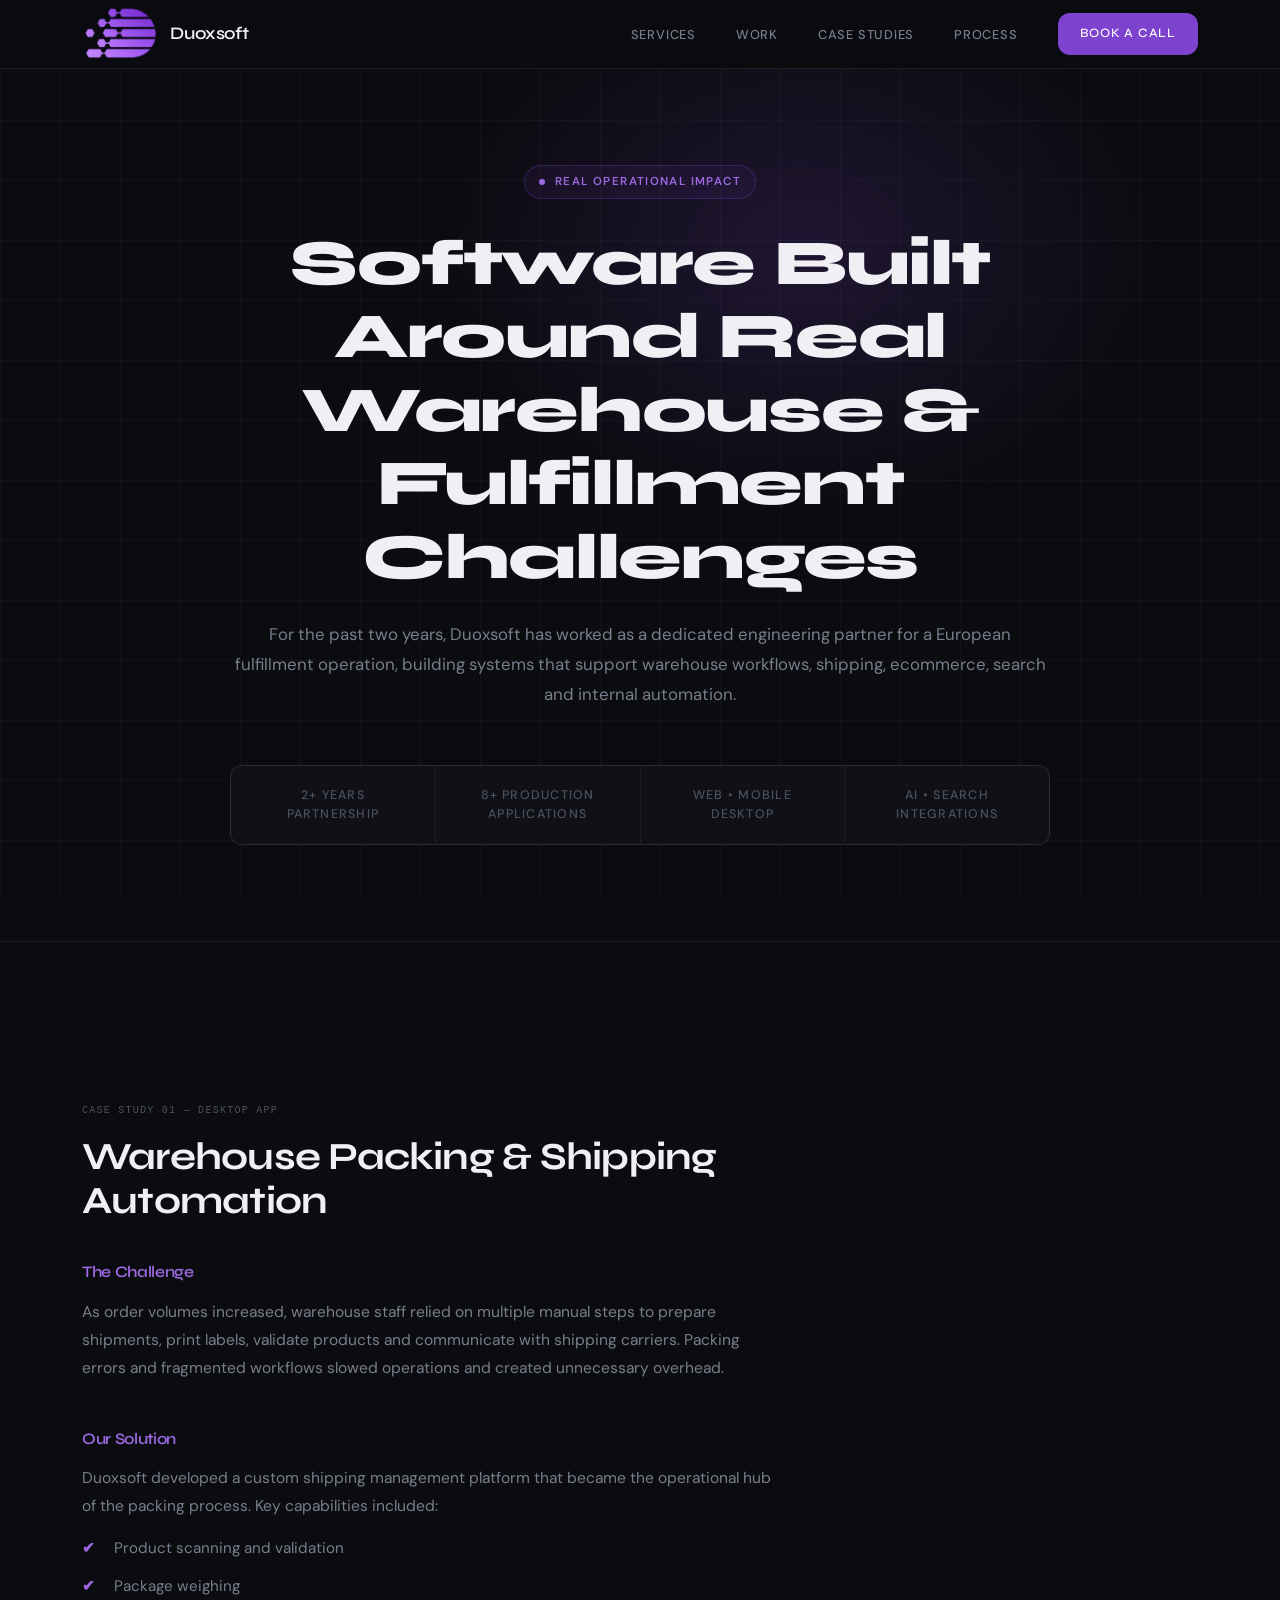
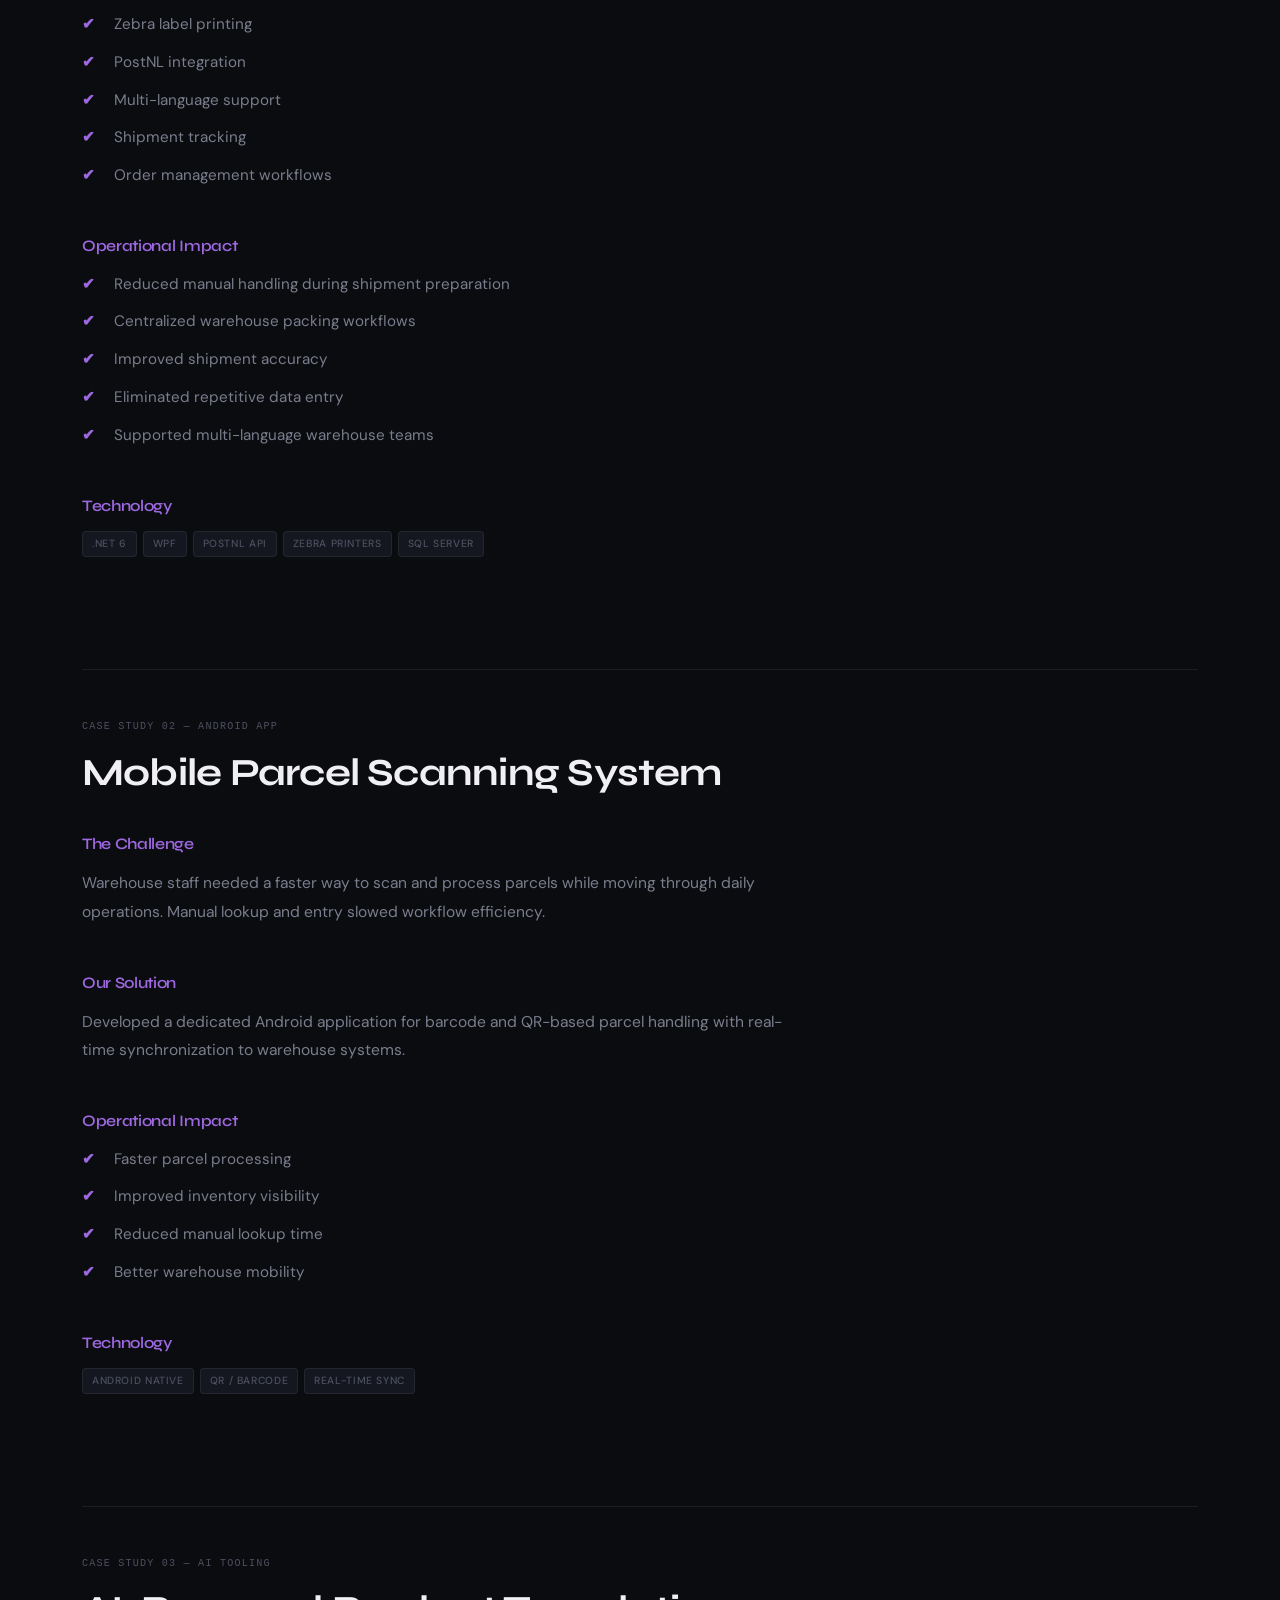
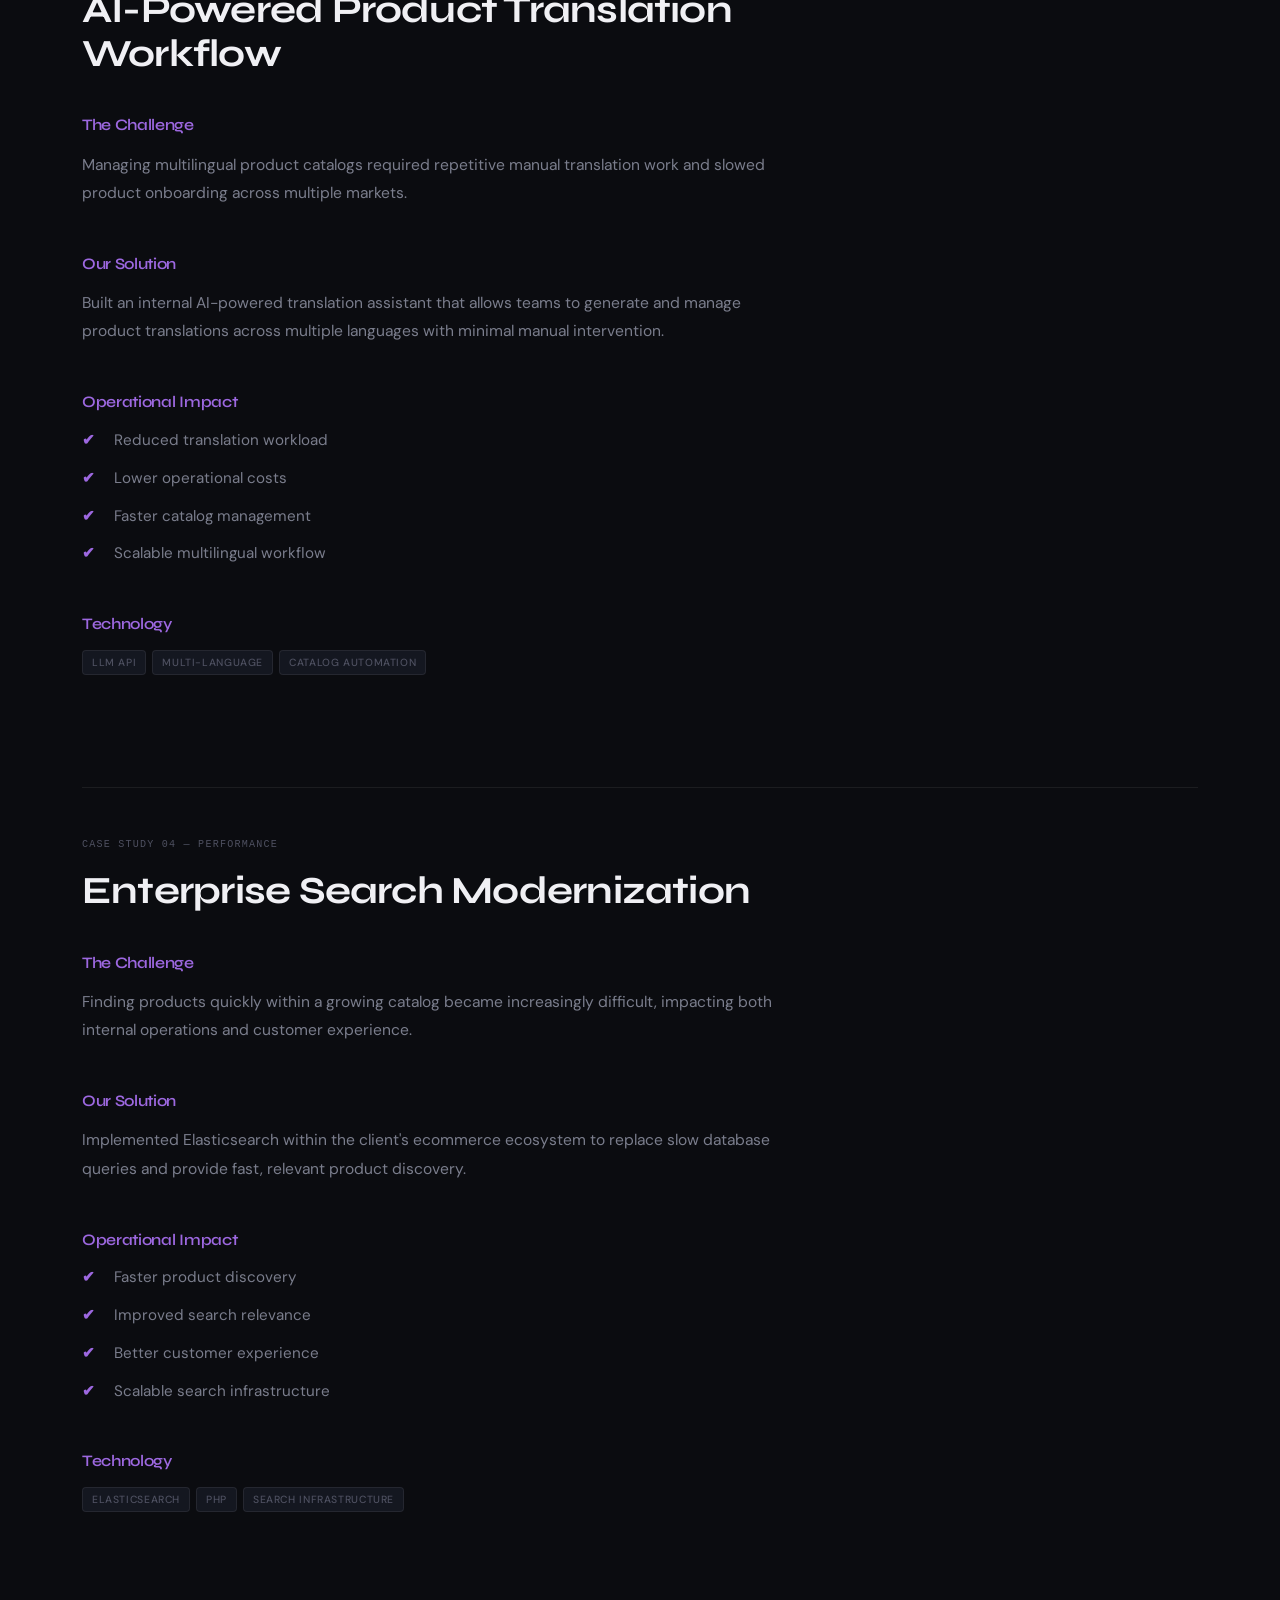
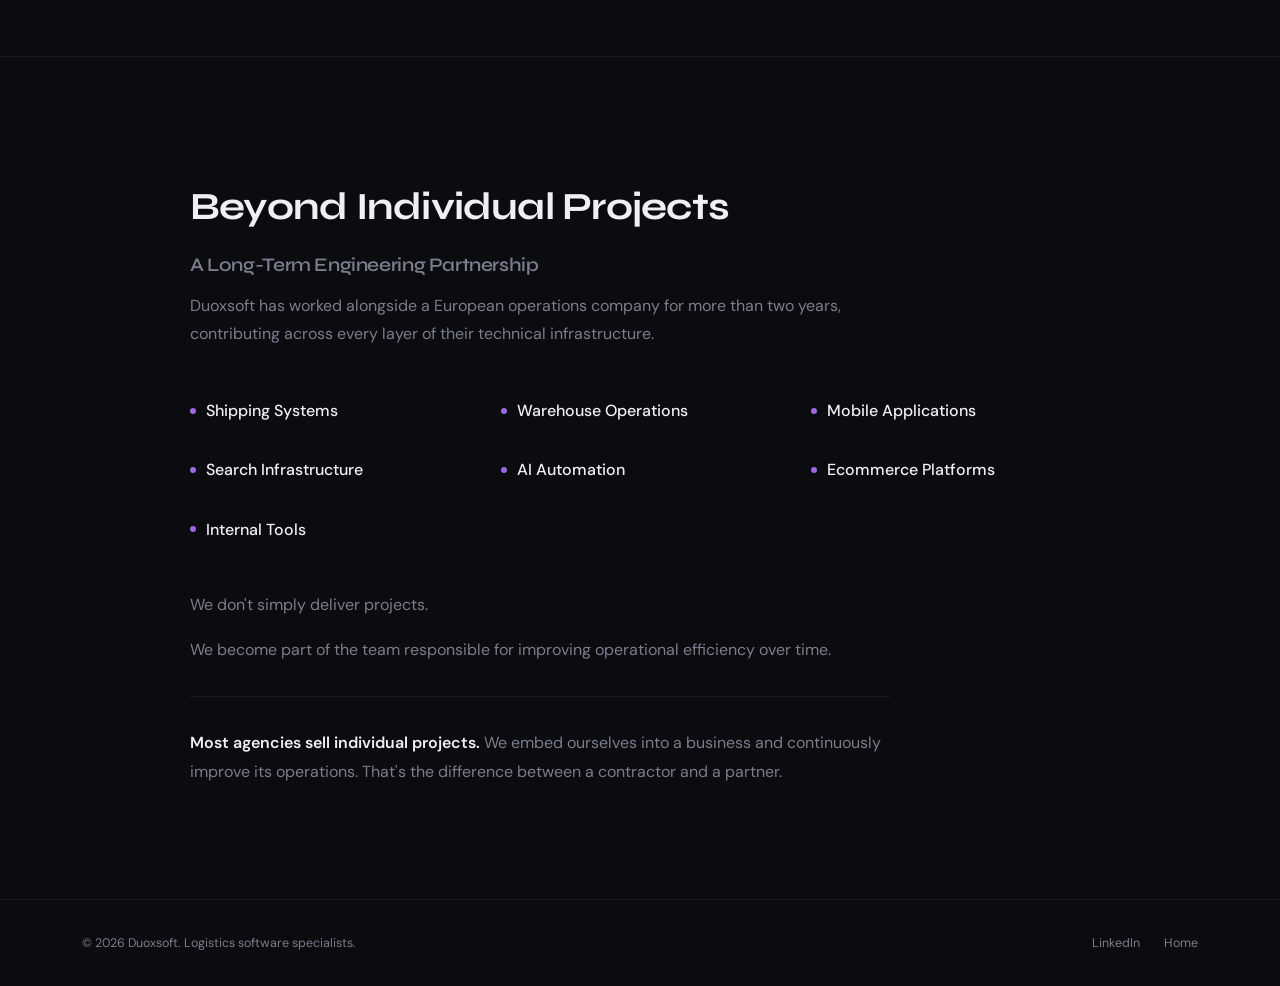
==== case-studies.html @ 702ae130 "Updated Completely for a niche" ====
<!DOCTYPE html>
<html lang="en" class="scroll-smooth">

<head>
    <meta charset="UTF-8" />
    <meta name="viewport" content="width=device-width, initial-scale=1.0" />
    <title>Case Studies — Duoxsoft</title>
    <link rel="preconnect" href="https://fonts.googleapis.com" />
    <link rel="preconnect" href="https://fonts.gstatic.com" crossorigin />
    <link
        href="https://fonts.googleapis.com/css2?family=Syne:wght@400;500;600;700;800&family=DM+Sans:ital,opsz,wght@0,9..40,300;0,9..40,400;0,9..40,500;1,9..40,300&display=swap"
        rel="stylesheet" />
    <style>
        *,
        *::before,
        *::after {
            box-sizing: border-box;
            margin: 0;
            padding: 0;
        }

        :root {
            --bg: #0b0c10;
            --bg-2: #0f1117;
            --bg-3: #141720;
            --border: rgba(255, 255, 255, 0.07);
            --border-md: rgba(255, 255, 255, 0.11);
            --text: #f0f0f4;
            --muted: #7a7d8c;
            --muted-2: #4e5060;
            --purple: #7d43ce;
            --purple-lt: #9d68e0;
            --purple-bg: rgba(125, 67, 206, 0.08);
            --purple-bg2: rgba(125, 67, 206, 0.14);
            --grid-line: rgba(255, 255, 255, 0.03);
            --radius: 12px;
            --radius-lg: 18px;
        }

        html {
            font-size: 16px;
        }

        body {
            background: var(--bg);
            color: var(--text);
            font-family: 'DM Sans', sans-serif;
            font-weight: 400;
            line-height: 1.7;
            overflow-x: hidden;
            -webkit-font-smoothing: antialiased;
        }

        body::before {
            content: '';
            position: fixed;
            inset: 0;
            background-image: linear-gradient(var(--grid-line) 1px, transparent 1px), linear-gradient(90deg, var(--grid-line) 1px, transparent 1px);
            background-size: 60px 60px;
            pointer-events: none;
            z-index: 0;
        }

        * {
            position: relative;
            z-index: 1;
        }

        h1,
        h2,
        h3,
        h4 {
            font-family: 'Syne', sans-serif;
            font-weight: 700;
            line-height: 1.15;
            letter-spacing: -0.02em;
            color: var(--text);
        }

        h1 {
            font-size: clamp(2.4rem, 5vw, 4rem);
            font-weight: 800;
        }

        h2 {
            font-size: clamp(1.75rem, 3vw, 2.5rem);
        }

        h3 {
            font-size: 1.1rem;
            font-weight: 600;
        }

        p {
            color: var(--muted);
            font-size: 0.975rem;
            line-height: 1.8;
        }

        a {
            text-decoration: none;
            color: inherit;
        }

        .container {
            max-width: 1180px;
            margin: 0 auto;
            padding: 0 2rem;
        }

        section {
            padding: 6rem 0;
        }

        /* NAV */
        nav {
            position: sticky;
            top: 0;
            z-index: 100;
            border-bottom: 1px solid var(--border);
            background: rgba(11, 12, 16, 0.88);
            backdrop-filter: blur(20px);
        }

        .nav-inner {
            max-width: 1180px;
            margin: 0 auto;
            padding: 0 2rem;
            height: 68px;
            display: flex;
            align-items: center;
            justify-content: space-between;
        }

        .nav-logo {
            display: flex;
            align-items: center;
            gap: 10px;
            justify-content: flex-start;
        }

        .nav-logo img {
            height: 60px;
            width: auto;
            display: block;
        }

        .nav-links {
            display: flex;
            align-items: center;
            gap: 2.5rem;
            list-style: none;
        }

        .nav-links a {
            font-size: 0.8rem;
            font-weight: 500;
            letter-spacing: 0.06em;
            text-transform: uppercase;
            color: var(--muted);
            transition: color 0.2s;
        }

        .nav-links a:hover {
            color: var(--text);
        }

        .nav-cta {
            display: inline-flex;
            align-items: center;
            gap: 8px;
            font-family: 'Syne', sans-serif;
            font-size: 0.8rem;
            font-weight: 600;
            letter-spacing: 0.05em;
            text-transform: uppercase;
            padding: 10px 22px;
            background: var(--purple);
            color: #fff !important;
            border-radius: var(--radius);
            transition: background 0.2s, transform 0.15s;
        }

        .nav-cta:hover {
            background: var(--purple-lt);
            transform: translateY(-1px);
        }

        .hamburger {
            display: none;
            flex-direction: column;
            gap: 5px;
            cursor: pointer;
            padding: 4px;
        }

        .hamburger span {
            display: block;
            width: 22px;
            height: 2px;
            background: var(--muted);
            border-radius: 2px;
        }

        /* HERO */
        .hero {
            overflow: hidden;
        }

        .hero-glow {
            position: absolute;
            top: -120px;
            left: 50%;
            transform: translateX(-30%);
            width: 800px;
            height: 600px;
            background: radial-gradient(ellipse at center, rgba(125, 67, 206, 0.18) 0%, transparent 65%);
            pointer-events: none;
            z-index: 0;
        }

        .hero-content {
            max-width: 820px;
            margin: 0 auto;
            text-align: center;
        }

        .hero-eyebrow {
            display: inline-flex;
            align-items: center;
            gap: 10px;
            font-size: 0.72rem;
            font-weight: 600;
            letter-spacing: 0.12em;
            text-transform: uppercase;
            color: var(--purple-lt);
            border: 1px solid rgba(125, 67, 206, 0.3);
            background: var(--purple-bg);
            padding: 6px 14px;
            border-radius: 40px;
            margin-bottom: 1.75rem;
        }

        .hero-eyebrow .dot {
            width: 6px;
            height: 6px;
            border-radius: 50%;
            background: var(--purple-lt);
            animation: blink 2s infinite;
        }

        @keyframes blink {

            0%,
            100% {
                opacity: 1;
                transform: scale(1)
            }

            50% {
                opacity: 0.4;
                transform: scale(0.7)
            }
        }

        .hero h1 {
            margin-bottom: 1.5rem;
        }

        .hero h1 em {
            font-style: normal;
            color: transparent;
            -webkit-text-stroke: 1.5px var(--purple-lt);
        }

        .hero-desc {
            font-size: 1.05rem;
            color: var(--muted);
            margin-bottom: 2.5rem;
        }

        .hero-stats {
            display: grid;
            grid-template-columns: repeat(4, 1fr);
            gap: 1px;
            background: var(--border);
            border: 1px solid var(--border);
            border-radius: var(--radius);
            overflow: hidden;
            margin-top: 3.5rem;
        }

        .stat {
            background: var(--bg-2);
            padding: 1.25rem 1rem;
        }

        .stat-label {
            font-size: 0.78rem;
            text-transform: uppercase;
            letter-spacing: 0.1em;
            color: var(--muted-2);
            font-weight: 500;
            line-height: 1.5;
        }

        .divider {
            border: none;
            border-top: 1px solid var(--border);
        }

        .section-eyebrow {
            display: inline-block;
            font-size: 0.7rem;
            font-weight: 600;
            letter-spacing: 0.14em;
            text-transform: uppercase;
            color: var(--purple-lt);
            margin-bottom: 1rem;
        }

        .tag {
            font-size: 0.65rem;
            font-weight: 500;
            text-transform: uppercase;
            letter-spacing: 0.06em;
            padding: 3px 9px;
            border-radius: 4px;
            background: var(--bg-3);
            border: 1px solid var(--border);
            color: var(--muted-2);
        }

        /* CASE STUDY CARDS */
        .case-studies-grid {
            display: grid;
            grid-template-columns: 1fr;
            gap: 4rem;
            margin-top: 4rem;
        }

        .case-study {
            border-top: 1px solid var(--border);
            padding-top: 3rem;
        }

        .case-study:first-child {
            border-top: none;
            padding-top: 0;
        }

        .case-study-number {
            font-family: monospace;
            font-size: 0.63rem;
            letter-spacing: 0.12em;
            text-transform: uppercase;
            color: var(--muted-2);
            margin-bottom: 1rem;
        }

        .case-study h2 {
            margin-bottom: 2.5rem;
            max-width: 700px;
        }

        .case-study-section {
            margin-bottom: 3rem;
        }

        .case-study-section h3 {
            font-size: 1rem;
            margin-bottom: 1rem;
            color: var(--purple-lt);
        }

        .case-study-section p {
            max-width: 700px;
            margin-bottom: 1rem;
        }

        .impact-list {
            list-style: none;
            max-width: 700px;
        }

        .impact-list li {
            display: flex;
            align-items: flex-start;
            gap: 12px;
            margin-bottom: 0.75rem;
            color: var(--muted);
            font-size: 0.95rem;
        }

        .impact-list li::before {
            content: '✔';
            flex-shrink: 0;
            color: var(--purple-lt);
            font-weight: 600;
            min-width: 20px;
        }

        .tech-stack {
            display: flex;
            flex-wrap: wrap;
            gap: 6px;
            margin-top: 0.75rem;
            max-width: 700px;
        }

        /* PARTNERSHIP SECTION */
        .partnership-section {
            max-width: 900px;
            margin: 0 auto;
            padding-top: 2rem;
        }

        .partnership-section h2 {
            margin-bottom: 1.5rem;
        }

        .partnership-section p {
            max-width: 700px;
            margin-bottom: 2rem;
            font-size: 1rem;
        }

        .partnership-list {
            list-style: none;
            display: grid;
            grid-template-columns: repeat(auto-fit, minmax(250px, 1fr));
            gap: 2rem;
            margin: 3rem 0;
        }

        .partnership-list li {
            display: flex;
            align-items: center;
            gap: 10px;
            color: var(--text);
            font-weight: 500;
        }

        .partnership-list li::before {
            content: '';
            display: inline-block;
            width: 6px;
            height: 6px;
            background: var(--purple-lt);
            border-radius: 50%;
            flex-shrink: 0;
        }

        .partnership-closing {
            max-width: 700px;
            margin-top: 3rem;
        }

        .partnership-closing p {
            margin-bottom: 1rem;
        }

        .partnership-closing p strong {
            color: var(--text);
            font-weight: 600;
        }

        footer {
            border-top: 1px solid var(--border);
            padding: 2rem 0;
        }

        .footer-inner {
            max-width: 1180px;
            margin: 0 auto;
            padding: 0 2rem;
            display: flex;
            align-items: center;
            justify-content: space-between;
            flex-wrap: wrap;
            gap: 1rem;
        }

        .footer-inner p {
            font-size: 0.78rem;
        }

        .footer-links {
            display: flex;
            gap: 1.5rem;
        }

        .footer-links a {
            font-size: 0.78rem;
            color: var(--muted);
            transition: color 0.2s;
        }

        .footer-links a:hover {
            color: var(--text);
        }

        .fade-up {
            opacity: 0;
            transform: translateY(24px);
            transition: opacity 0.6s ease, transform 0.6s ease;
        }

        .fade-up.visible {
            opacity: 1;
            transform: none;
        }

        @media(max-width:960px) {
            .hero-stats {
                grid-template-columns: repeat(2, 1fr);
            }

            .partnership-list {
                grid-template-columns: 1fr;
            }
        }

        @media(max-width:640px) {
            section {
                padding: 5rem 0;
            }

            .nav-links {
                display: none;
            }

            .hamburger {
                display: flex;
            }

            .hero-stats {
                grid-template-columns: 1fr;
            }

            .case-studies-grid {
                gap: 3rem;
            }
        }
    </style>
</head>

<body>

    <nav>
        <div class="nav-inner">
            <a href="index.html" class="nav-logo">
                <img src="assets/DuoxsoftLogo.png" alt="Duoxsoft"
                    onerror="this.outerHTML='<span style=\'font-family:Syne,sans-serif;font-weight:800;font-size:1.1rem;letter-spacing:0.05em;color:#f0f0f4\'>DUOXSOFT</span>'" />
                <h3>Duoxsoft</h3>
            </a>
            <ul class="nav-links">
                <li><a href="index.html#services">Services</a></li>
                <li><a href="index.html#work">Work</a></li>
                <li><a href="case-studies.html">Case Studies</a></li>
                <li><a href="index.html#process">Process</a></li>
                <li><a href="index.html#contact" class="nav-cta">Book a call</a></li>
            </ul>
            <div class="hamburger"><span></span><span></span><span></span></div>
        </div>
    </nav>

    <!-- HERO -->
    <section class="hero">
        <div class="hero-glow"></div>
        <div class="container">
            <div class="hero-content fade-up">
                <div class="hero-eyebrow"><span class="dot"></span>Real Operational Impact</div>
                <h1>Software Built Around Real Warehouse &amp; Fulfillment Challenges</h1>
                <p class="hero-desc">For the past two years, Duoxsoft has worked as a dedicated engineering partner for
                    a European fulfillment operation, building systems that support warehouse workflows, shipping,
                    ecommerce, search and internal automation.</p>
                <div class="hero-stats">
                    <div class="stat">
                        <div class="stat-label">2+ Years<br>Partnership</div>
                    </div>
                    <div class="stat">
                        <div class="stat-label">8+ Production<br>Applications</div>
                    </div>
                    <div class="stat">
                        <div class="stat-label">Web • Mobile<br>Desktop</div>
                    </div>
                    <div class="stat">
                        <div class="stat-label">AI • Search<br>Integrations</div>
                    </div>
                </div>
            </div>
        </div>
    </section>

    <hr class="divider" />

    <!-- CASE STUDIES -->
    <section>
        <div class="container">
            <div class="case-studies-grid">

                <!-- CASE STUDY 01 -->
                <div class="case-study fade-up">
                    <div class="case-study-number">Case Study 01 — Desktop App</div>
                    <h2>Warehouse Packing &amp; Shipping Automation</h2>

                    <div class="case-study-section">
                        <h3>The Challenge</h3>
                        <p>As order volumes increased, warehouse staff relied on multiple manual steps to prepare
                            shipments, print labels, validate products and communicate with shipping carriers. Packing
                            errors and fragmented workflows slowed operations and created unnecessary overhead.</p>
                    </div>

                    <div class="case-study-section">
                        <h3>Our Solution</h3>
                        <p>Duoxsoft developed a custom shipping management platform that became the operational hub of
                            the packing process. Key capabilities included:</p>
                        <ul class="impact-list" style="margin-top: 1rem;">
                            <li>Product scanning and validation</li>
                            <li>Package weighing</li>
                            <li>Zebra label printing</li>
                            <li>PostNL integration</li>
                            <li>Multi-language support</li>
                            <li>Shipment tracking</li>
                            <li>Order management workflows</li>
                        </ul>
                    </div>

                    <div class="case-study-section">
                        <h3>Operational Impact</h3>
                        <ul class="impact-list">
                            <li>Reduced manual handling during shipment preparation</li>
                            <li>Centralized warehouse packing workflows</li>
                            <li>Improved shipment accuracy</li>
                            <li>Eliminated repetitive data entry</li>
                            <li>Supported multi-language warehouse teams</li>
                        </ul>
                    </div>

                    <div class="case-study-section">
                        <h3>Technology</h3>
                        <div class="tech-stack">
                            <span class="tag">.NET 6</span>
                            <span class="tag">WPF</span>
                            <span class="tag">PostNL API</span>
                            <span class="tag">Zebra Printers</span>
                            <span class="tag">SQL Server</span>
                        </div>
                    </div>
                </div>

                <!-- CASE STUDY 02 -->
                <div class="case-study fade-up">
                    <div class="case-study-number">Case Study 02 — Android App</div>
                    <h2>Mobile Parcel Scanning System</h2>

                    <div class="case-study-section">
                        <h3>The Challenge</h3>
                        <p>Warehouse staff needed a faster way to scan and process parcels while moving through daily
                            operations. Manual lookup and entry slowed workflow efficiency.</p>
                    </div>

                    <div class="case-study-section">
                        <h3>Our Solution</h3>
                        <p>Developed a dedicated Android application for barcode and QR-based parcel handling with
                            real-time synchronization to warehouse systems.</p>
                    </div>

                    <div class="case-study-section">
                        <h3>Operational Impact</h3>
                        <ul class="impact-list">
                            <li>Faster parcel processing</li>
                            <li>Improved inventory visibility</li>
                            <li>Reduced manual lookup time</li>
                            <li>Better warehouse mobility</li>
                        </ul>
                    </div>

                    <div class="case-study-section">
                        <h3>Technology</h3>
                        <div class="tech-stack">
                            <span class="tag">Android Native</span>
                            <span class="tag">QR / Barcode</span>
                            <span class="tag">Real-time Sync</span>
                        </div>
                    </div>
                </div>

                <!-- CASE STUDY 03 -->
                <div class="case-study fade-up">
                    <div class="case-study-number">Case Study 03 — AI Tooling</div>
                    <h2>AI-Powered Product Translation Workflow</h2>

                    <div class="case-study-section">
                        <h3>The Challenge</h3>
                        <p>Managing multilingual product catalogs required repetitive manual translation work and slowed
                            product onboarding across multiple markets.</p>
                    </div>

                    <div class="case-study-section">
                        <h3>Our Solution</h3>
                        <p>Built an internal AI-powered translation assistant that allows teams to generate and manage
                            product translations across multiple languages with minimal manual intervention.</p>
                    </div>

                    <div class="case-study-section">
                        <h3>Operational Impact</h3>
                        <ul class="impact-list">
                            <li>Reduced translation workload</li>
                            <li>Lower operational costs</li>
                            <li>Faster catalog management</li>
                            <li>Scalable multilingual workflow</li>
                        </ul>
                    </div>

                    <div class="case-study-section">
                        <h3>Technology</h3>
                        <div class="tech-stack">
                            <span class="tag">LLM API</span>
                            <span class="tag">Multi-language</span>
                            <span class="tag">Catalog Automation</span>
                        </div>
                    </div>
                </div>

                <!-- CASE STUDY 04 -->
                <div class="case-study fade-up">
                    <div class="case-study-number">Case Study 04 — Performance</div>
                    <h2>Enterprise Search Modernization</h2>

                    <div class="case-study-section">
                        <h3>The Challenge</h3>
                        <p>Finding products quickly within a growing catalog became increasingly difficult, impacting
                            both internal operations and customer experience.</p>
                    </div>

                    <div class="case-study-section">
                        <h3>Our Solution</h3>
                        <p>Implemented Elasticsearch within the client's ecommerce ecosystem to replace slow database
                            queries and provide fast, relevant product discovery.</p>
                    </div>

                    <div class="case-study-section">
                        <h3>Operational Impact</h3>
                        <ul class="impact-list">
                            <li>Faster product discovery</li>
                            <li>Improved search relevance</li>
                            <li>Better customer experience</li>
                            <li>Scalable search infrastructure</li>
                        </ul>
                    </div>

                    <div class="case-study-section">
                        <h3>Technology</h3>
                        <div class="tech-stack">
                            <span class="tag">Elasticsearch</span>
                            <span class="tag">PHP</span>
                            <span class="tag">Search Infrastructure</span>
                        </div>
                    </div>
                </div>

            </div>
        </div>
    </section>

    <hr class="divider" />

    <!-- PARTNERSHIP SECTION -->
    <section>
        <div class="container">
            <div class="partnership-section fade-up">
                <h2>Beyond Individual Projects</h2>
                <h3 style="font-size: 1.2rem; font-weight: 600; color: var(--muted); margin-bottom: 1rem;">A Long-Term
                    Engineering Partnership</h3>
                <p>Duoxsoft has worked alongside a European operations company for more than two years, contributing
                    across every layer of their technical infrastructure.</p>

                <ul class="partnership-list">
                    <li>Shipping Systems</li>
                    <li>Warehouse Operations</li>
                    <li>Mobile Applications</li>
                    <li>Search Infrastructure</li>
                    <li>AI Automation</li>
                    <li>Ecommerce Platforms</li>
                    <li>Internal Tools</li>
                </ul>

                <div class="partnership-closing">
                    <p>We don't simply deliver projects.</p>
                    <p>We become part of the team responsible for improving operational efficiency over time.</p>
                    <p style="margin-top: 2rem; padding-top: 2rem; border-top: 1px solid var(--border);"><strong>Most
                            agencies sell individual projects.</strong> We embed ourselves into a business and
                        continuously improve its operations. That's the difference between a contractor and a partner.
                    </p>
                </div>
            </div>
        </div>
    </section>

    <footer>
        <div class="footer-inner">
            <p style="color:var(--muted);">&copy; 2026 Duoxsoft. Logistics software specialists.</p>
            <div class="footer-links"><a href="https://linkedin.com">LinkedIn</a><a href="index.html">Home</a></div>
        </div>
    </footer>

    <script>
        const obs = new IntersectionObserver(entries => entries.forEach(e => { if (e.isIntersecting) e.target.classList.add('visible'); }), { threshold: 0.08 });
        document.querySelectorAll('.fade-up').forEach(el => obs.observe(el));
    </script>
</body>

</html>
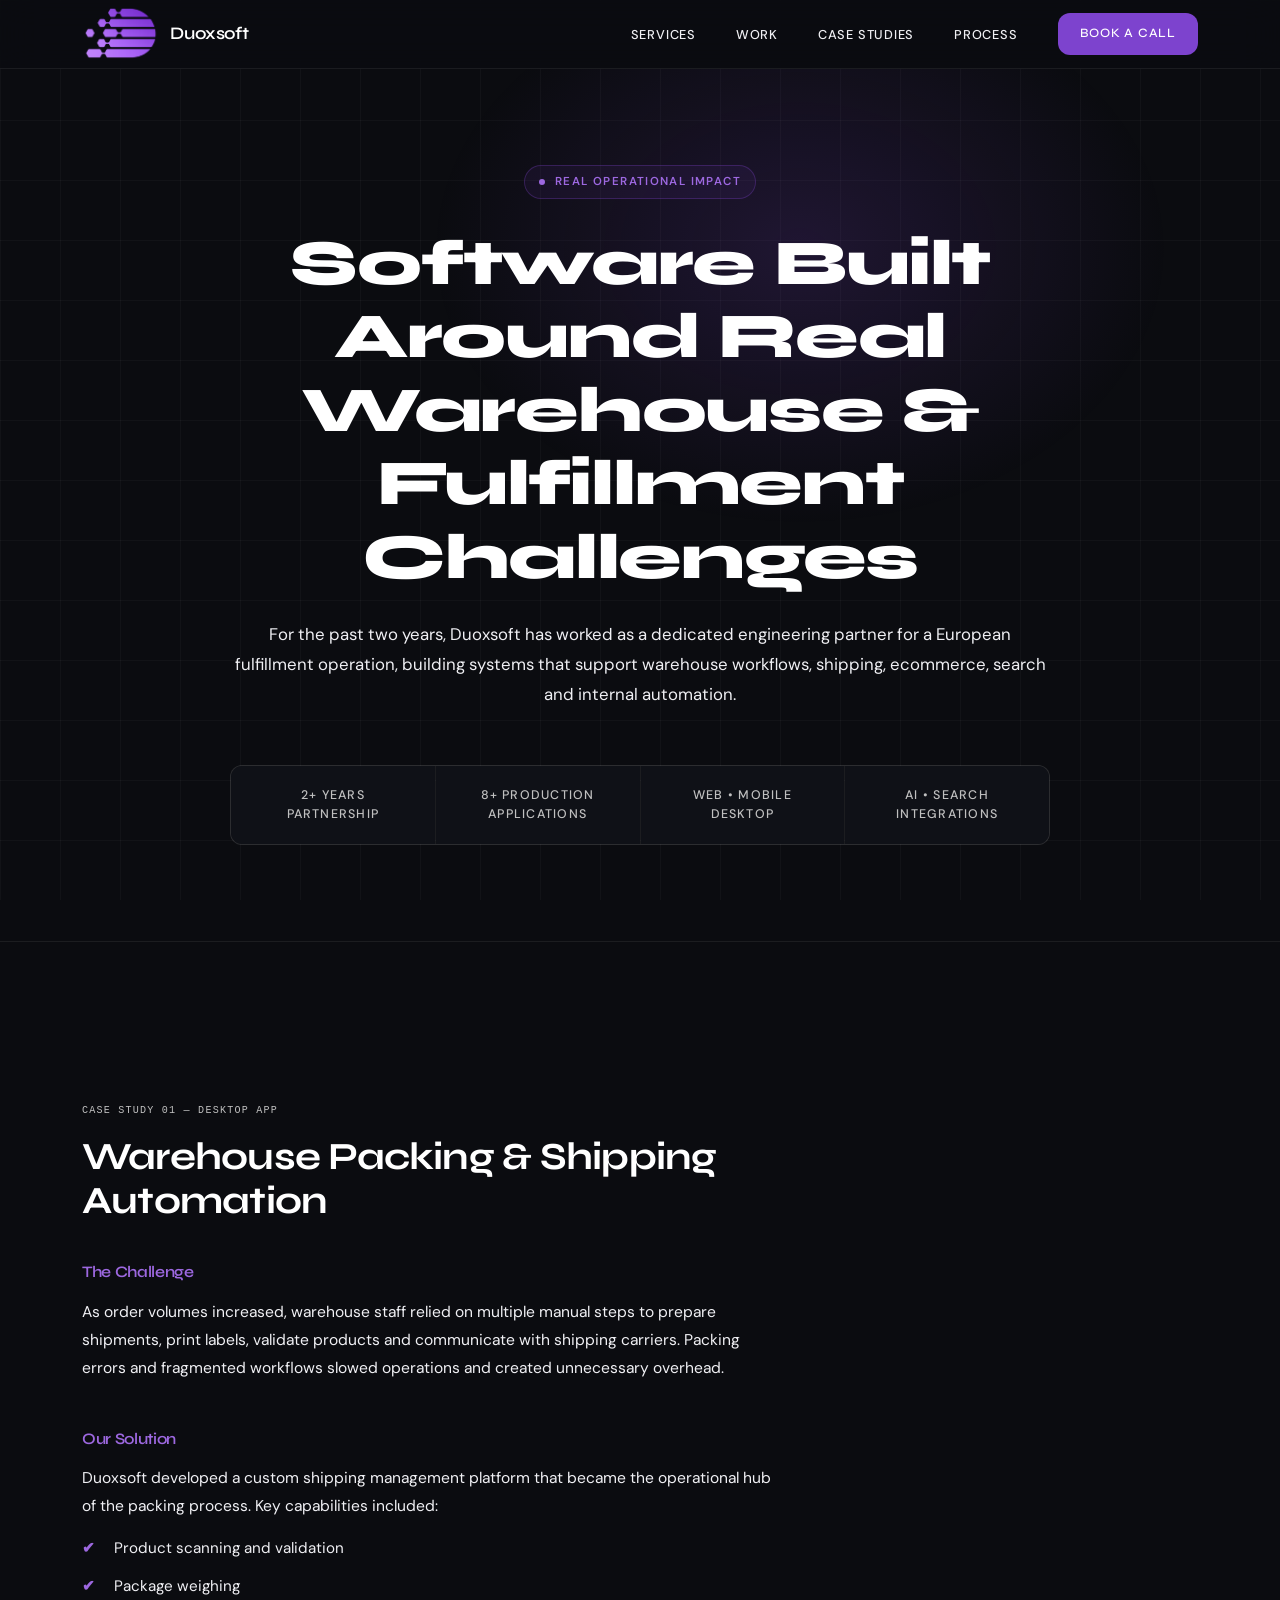
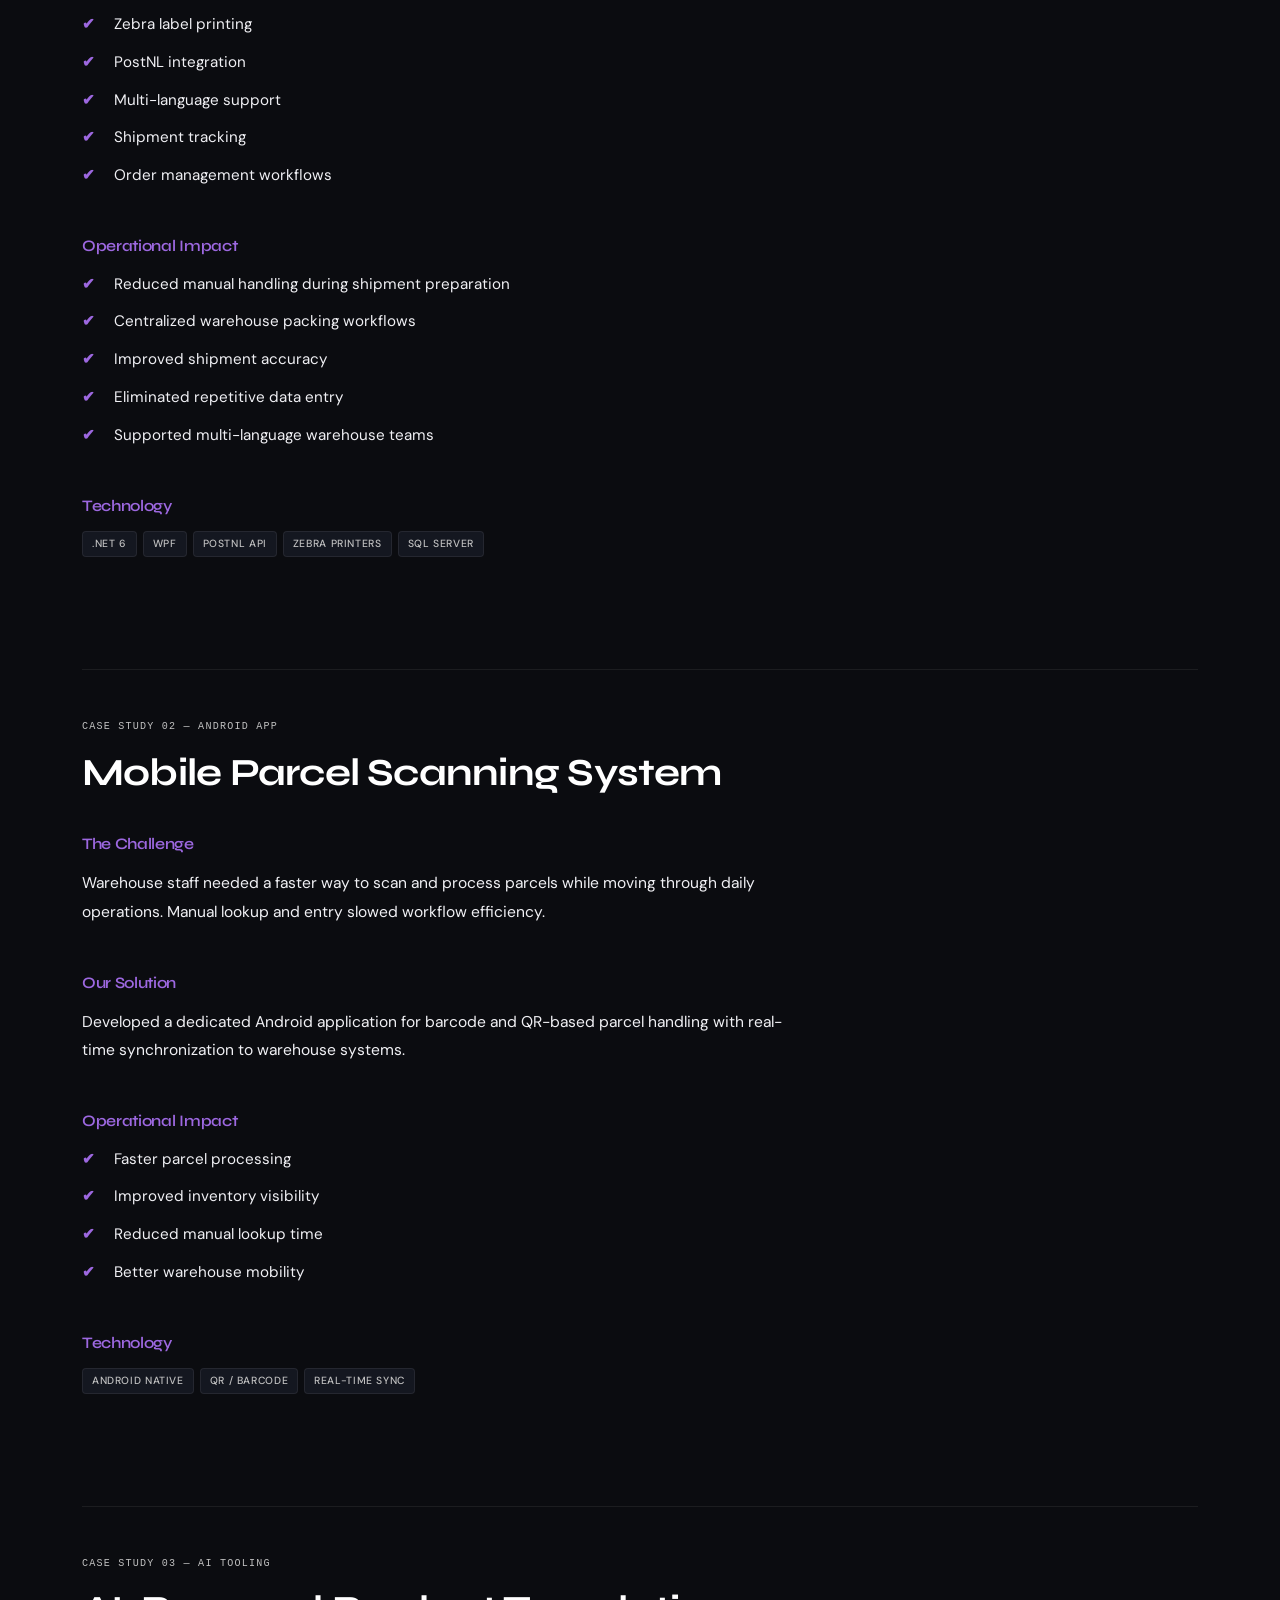
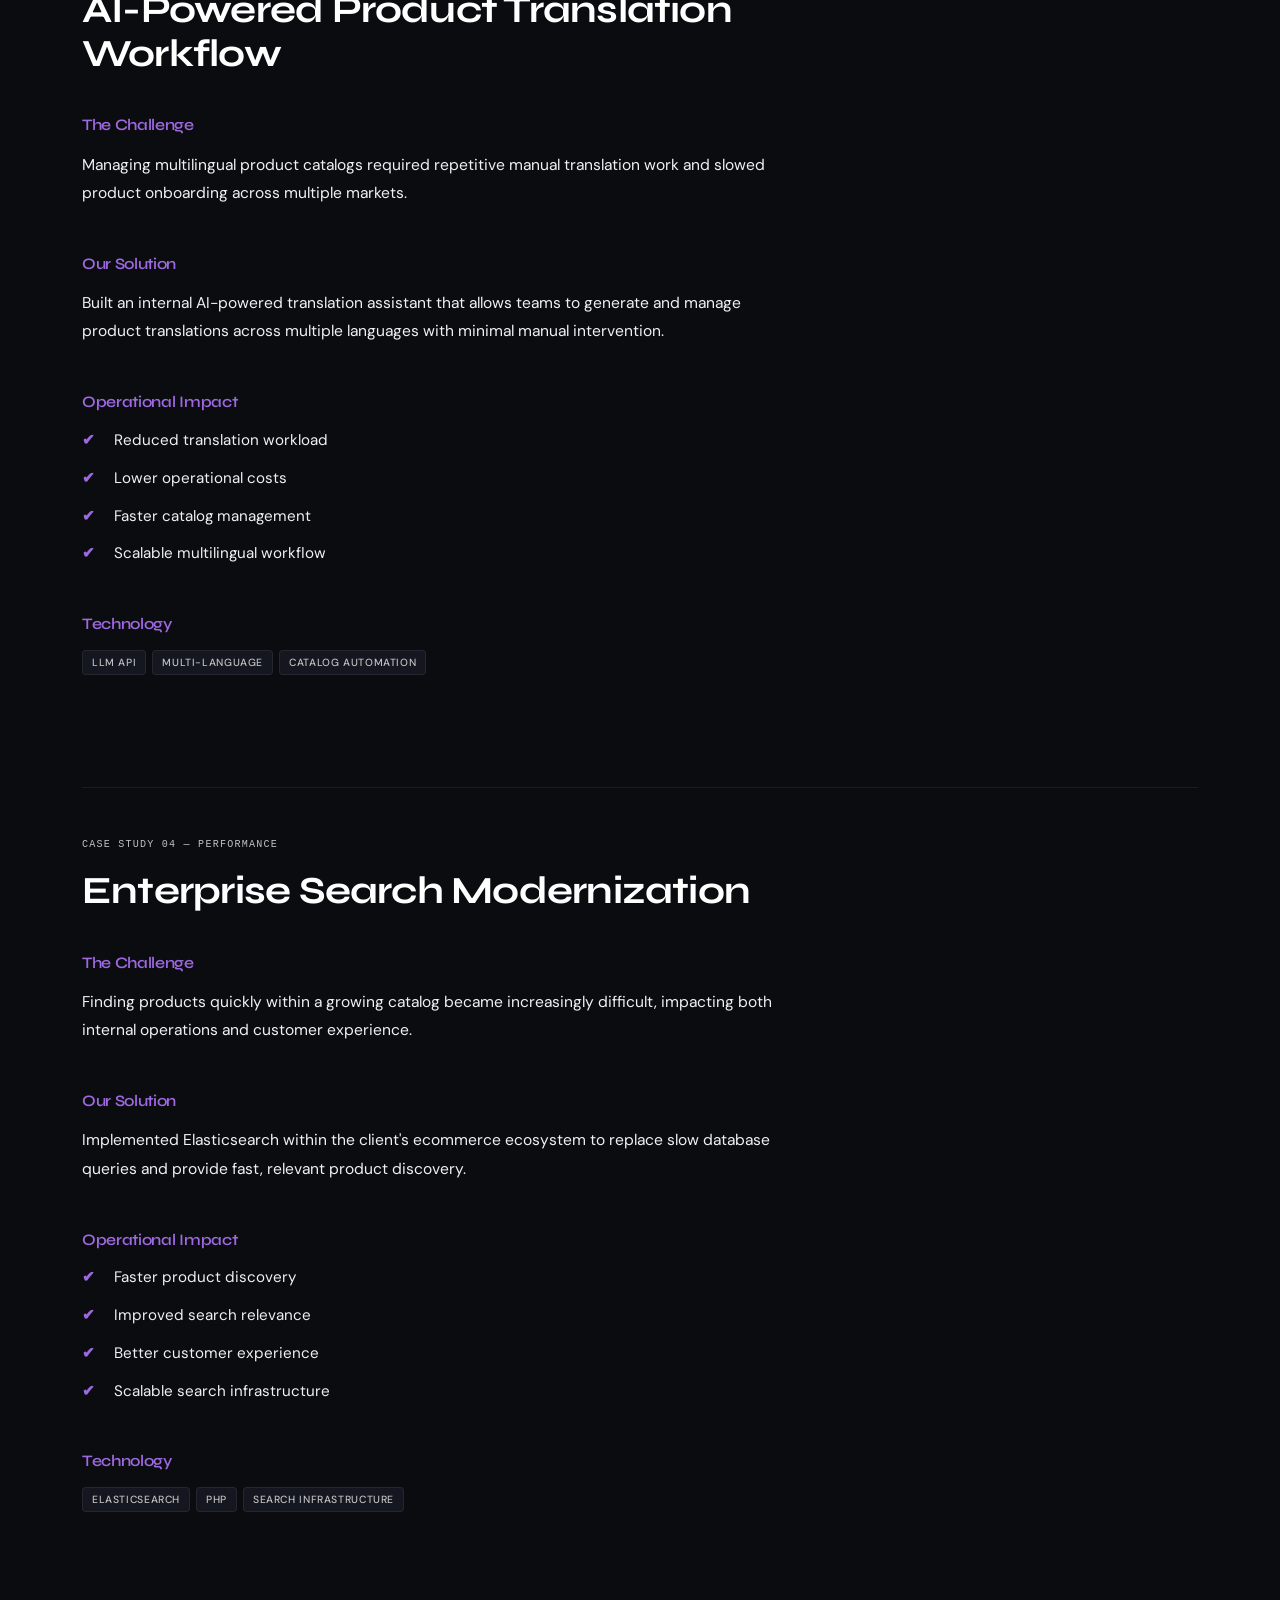
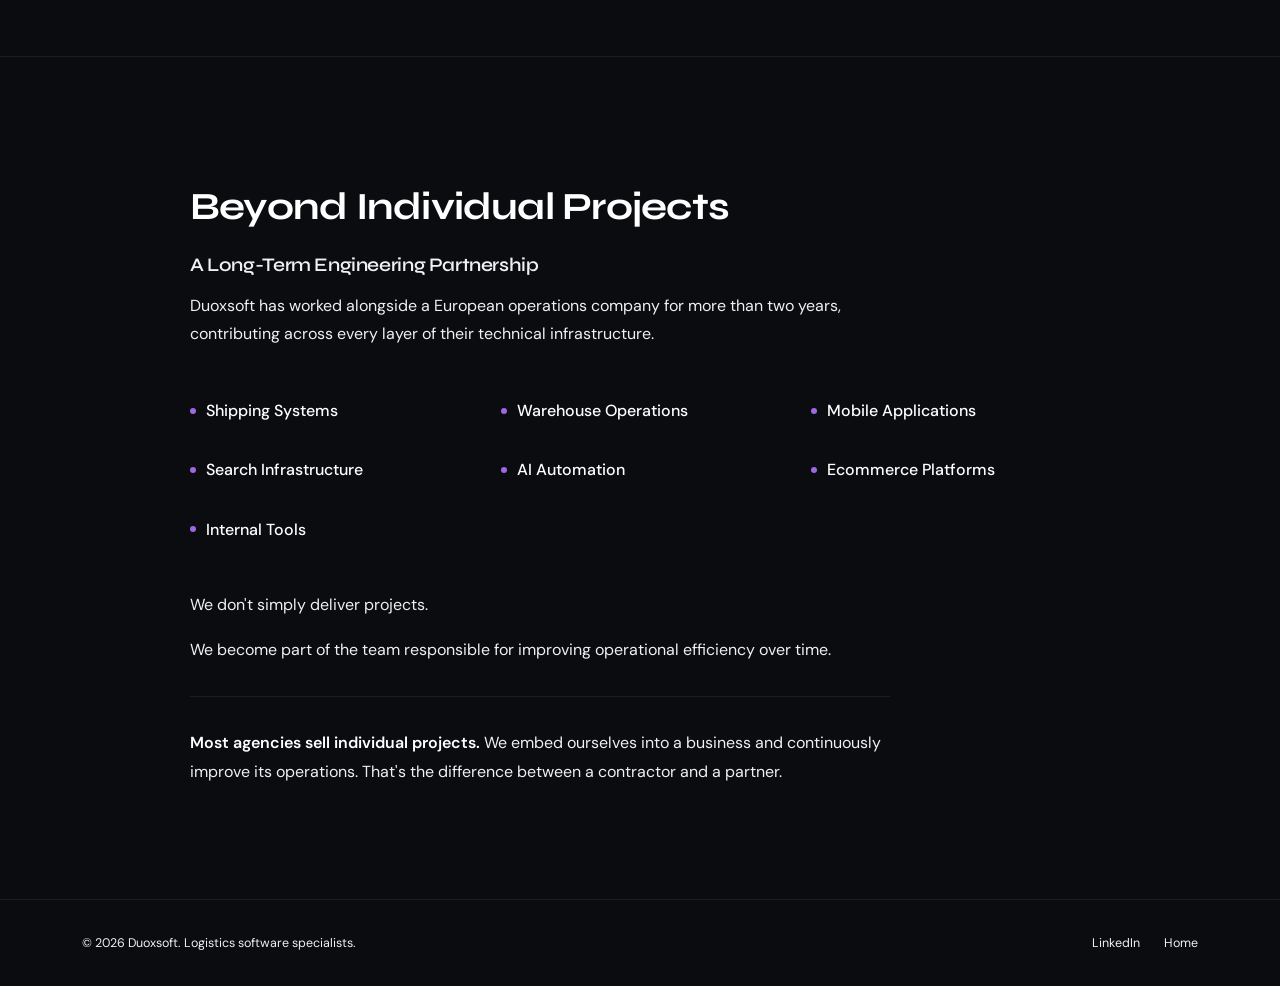
==== commit a42217fe: "case studies font" ====
--- a/case-studies.html
+++ b/case-studies.html
@@ -25,9 +25,9 @@
             --bg-3: #141720;
             --border: rgba(255, 255, 255, 0.07);
             --border-md: rgba(255, 255, 255, 0.11);
-            --text: #f0f0f4;
-            --muted: #7a7d8c;
-            --muted-2: #4e5060;
+            --text: #ffffff;
+            --muted: #f0f0f4;
+            --muted-2: #c0c0c0;
             --purple: #7d43ce;
             --purple-lt: #9d68e0;
             --purple-bg: rgba(125, 67, 206, 0.08);
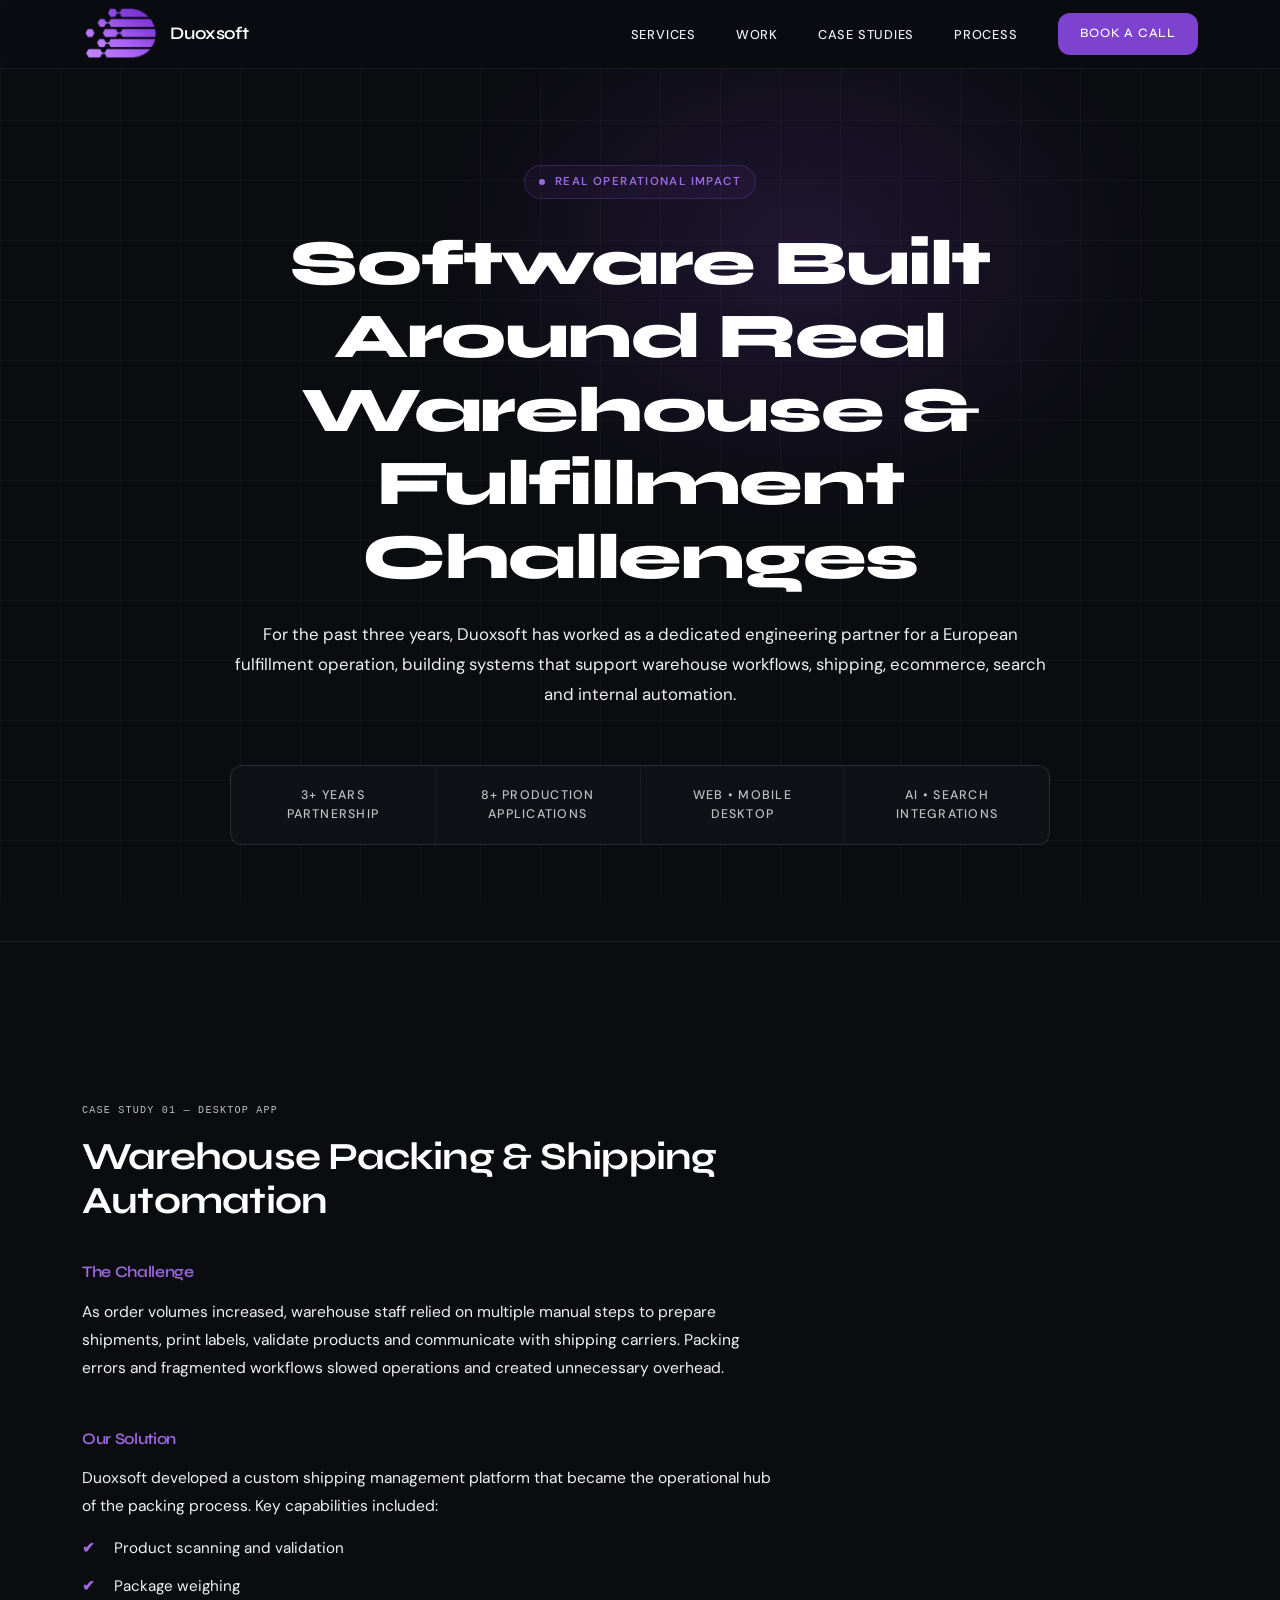
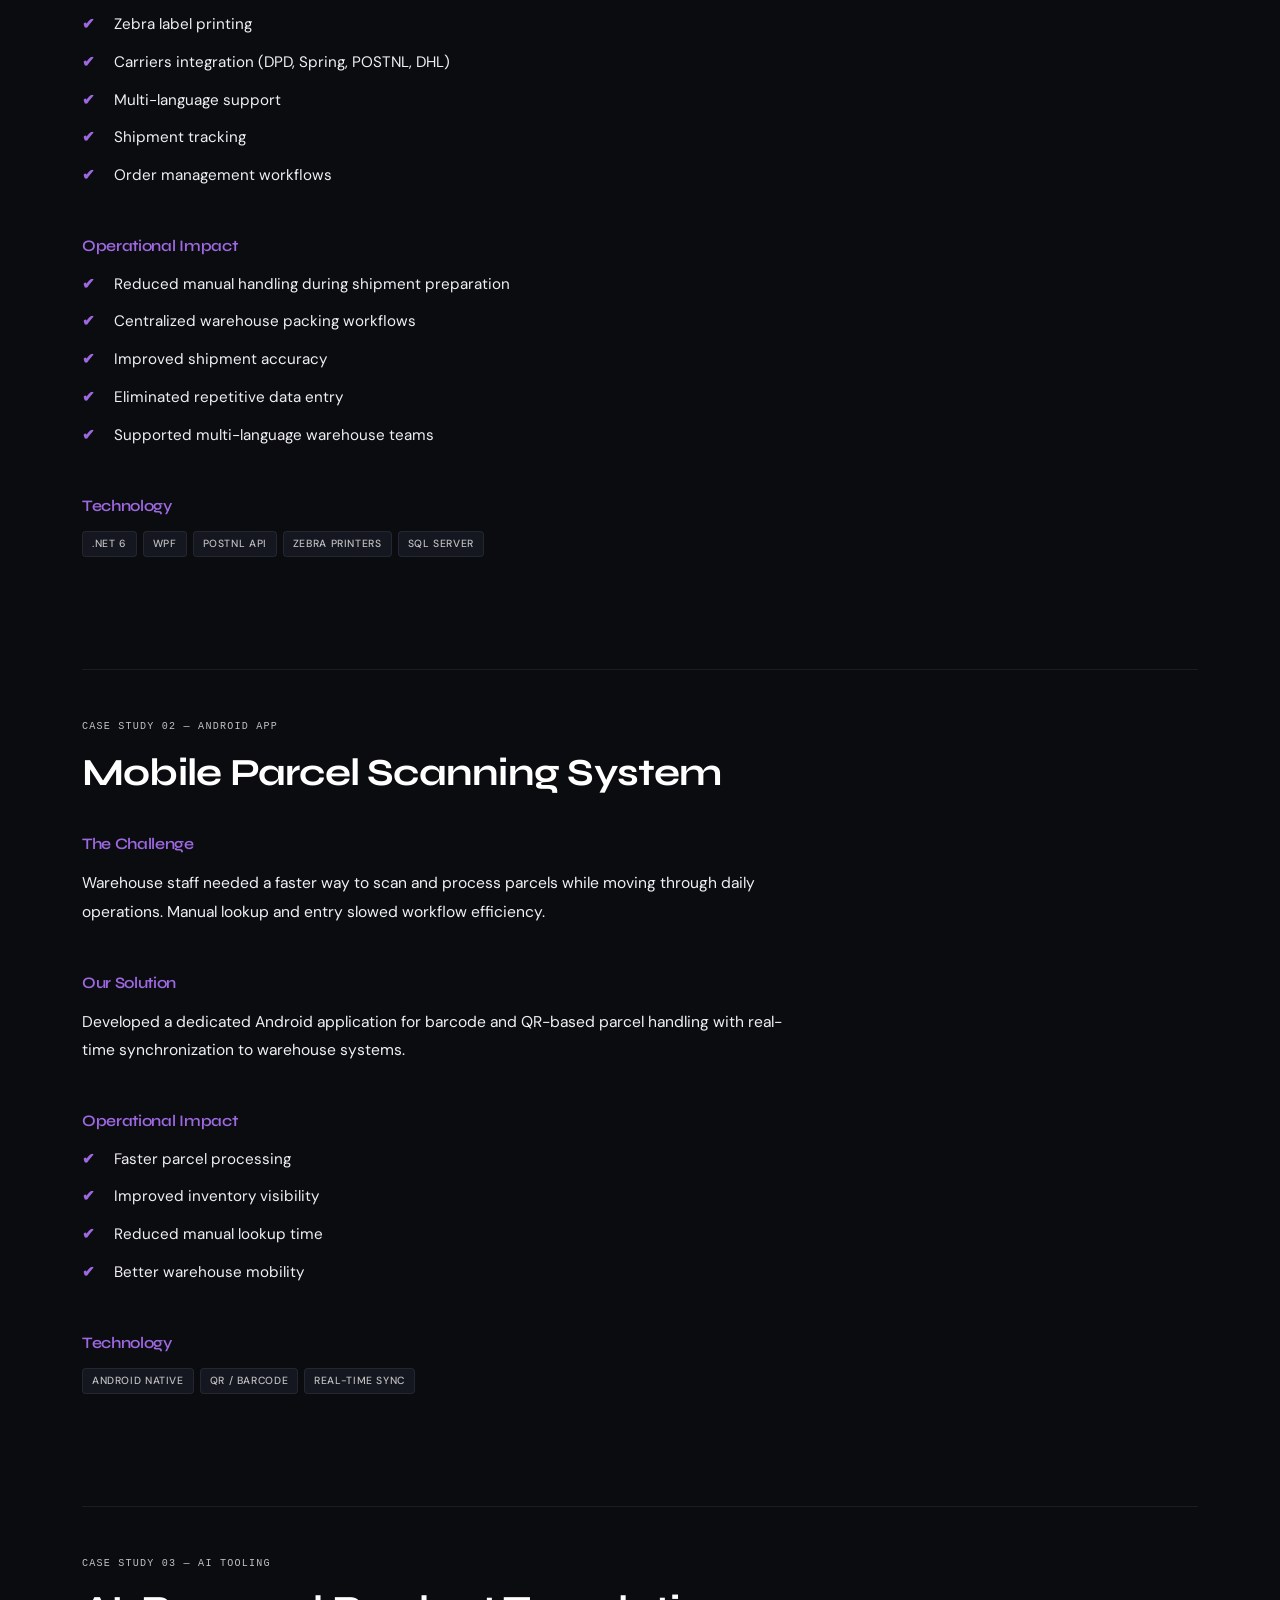
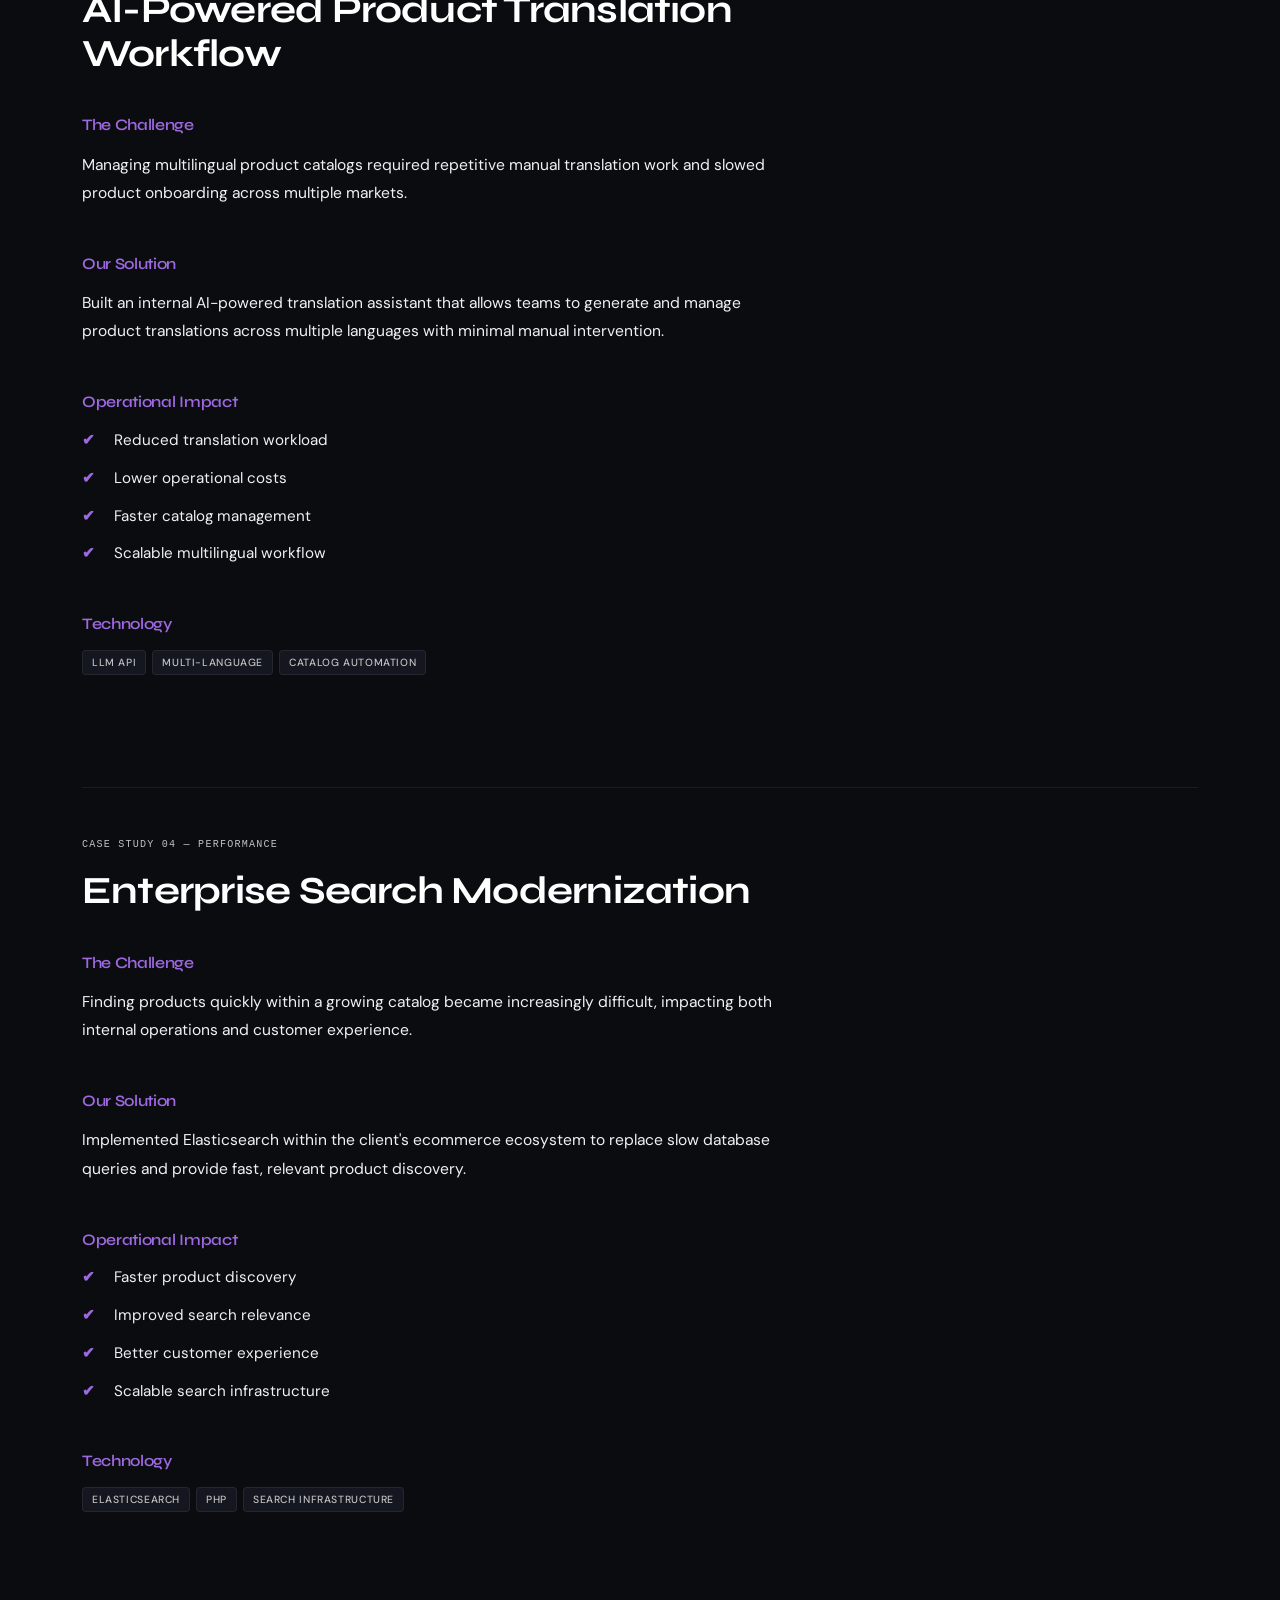
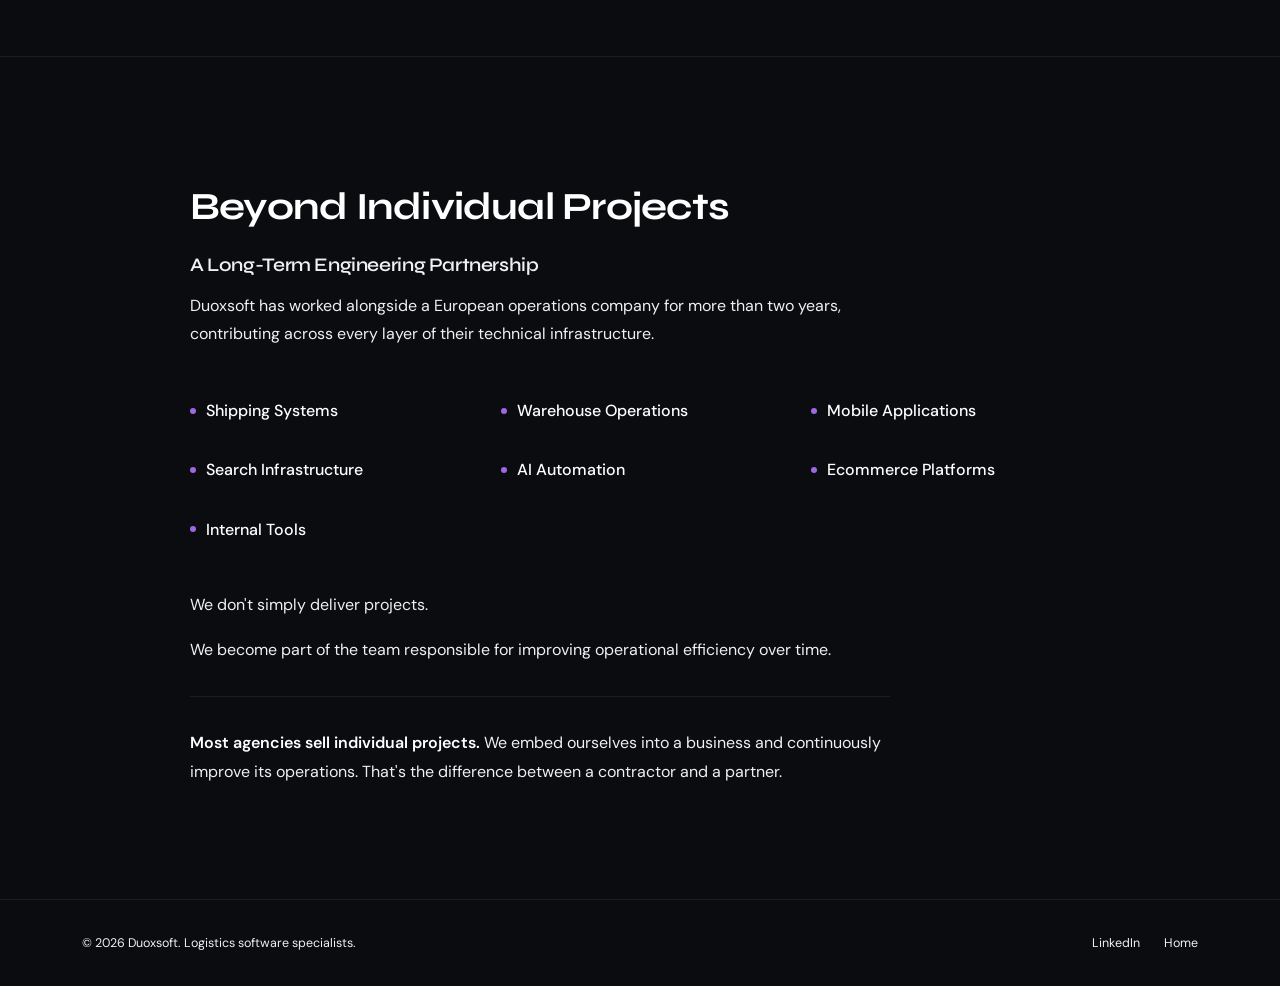
==== commit 1dd1e5dd: "improved content" ====
--- a/case-studies.html
+++ b/case-studies.html
@@ -572,12 +572,13 @@
             <div class="hero-content fade-up">
                 <div class="hero-eyebrow"><span class="dot"></span>Real Operational Impact</div>
                 <h1>Software Built Around Real Warehouse &amp; Fulfillment Challenges</h1>
-                <p class="hero-desc">For the past two years, Duoxsoft has worked as a dedicated engineering partner for
+                <p class="hero-desc">For the past three years, Duoxsoft has worked as a dedicated engineering partner
+                    for
                     a European fulfillment operation, building systems that support warehouse workflows, shipping,
                     ecommerce, search and internal automation.</p>
                 <div class="hero-stats">
                     <div class="stat">
-                        <div class="stat-label">2+ Years<br>Partnership</div>
+                        <div class="stat-label">3+ Years<br>Partnership</div>
                     </div>
                     <div class="stat">
                         <div class="stat-label">8+ Production<br>Applications</div>
@@ -620,7 +621,7 @@
                             <li>Product scanning and validation</li>
                             <li>Package weighing</li>
                             <li>Zebra label printing</li>
-                            <li>PostNL integration</li>
+                            <li>Carriers integration (DPD, Spring, POSTNL, DHL)</li>
                             <li>Multi-language support</li>
                             <li>Shipment tracking</li>
                             <li>Order management workflows</li>
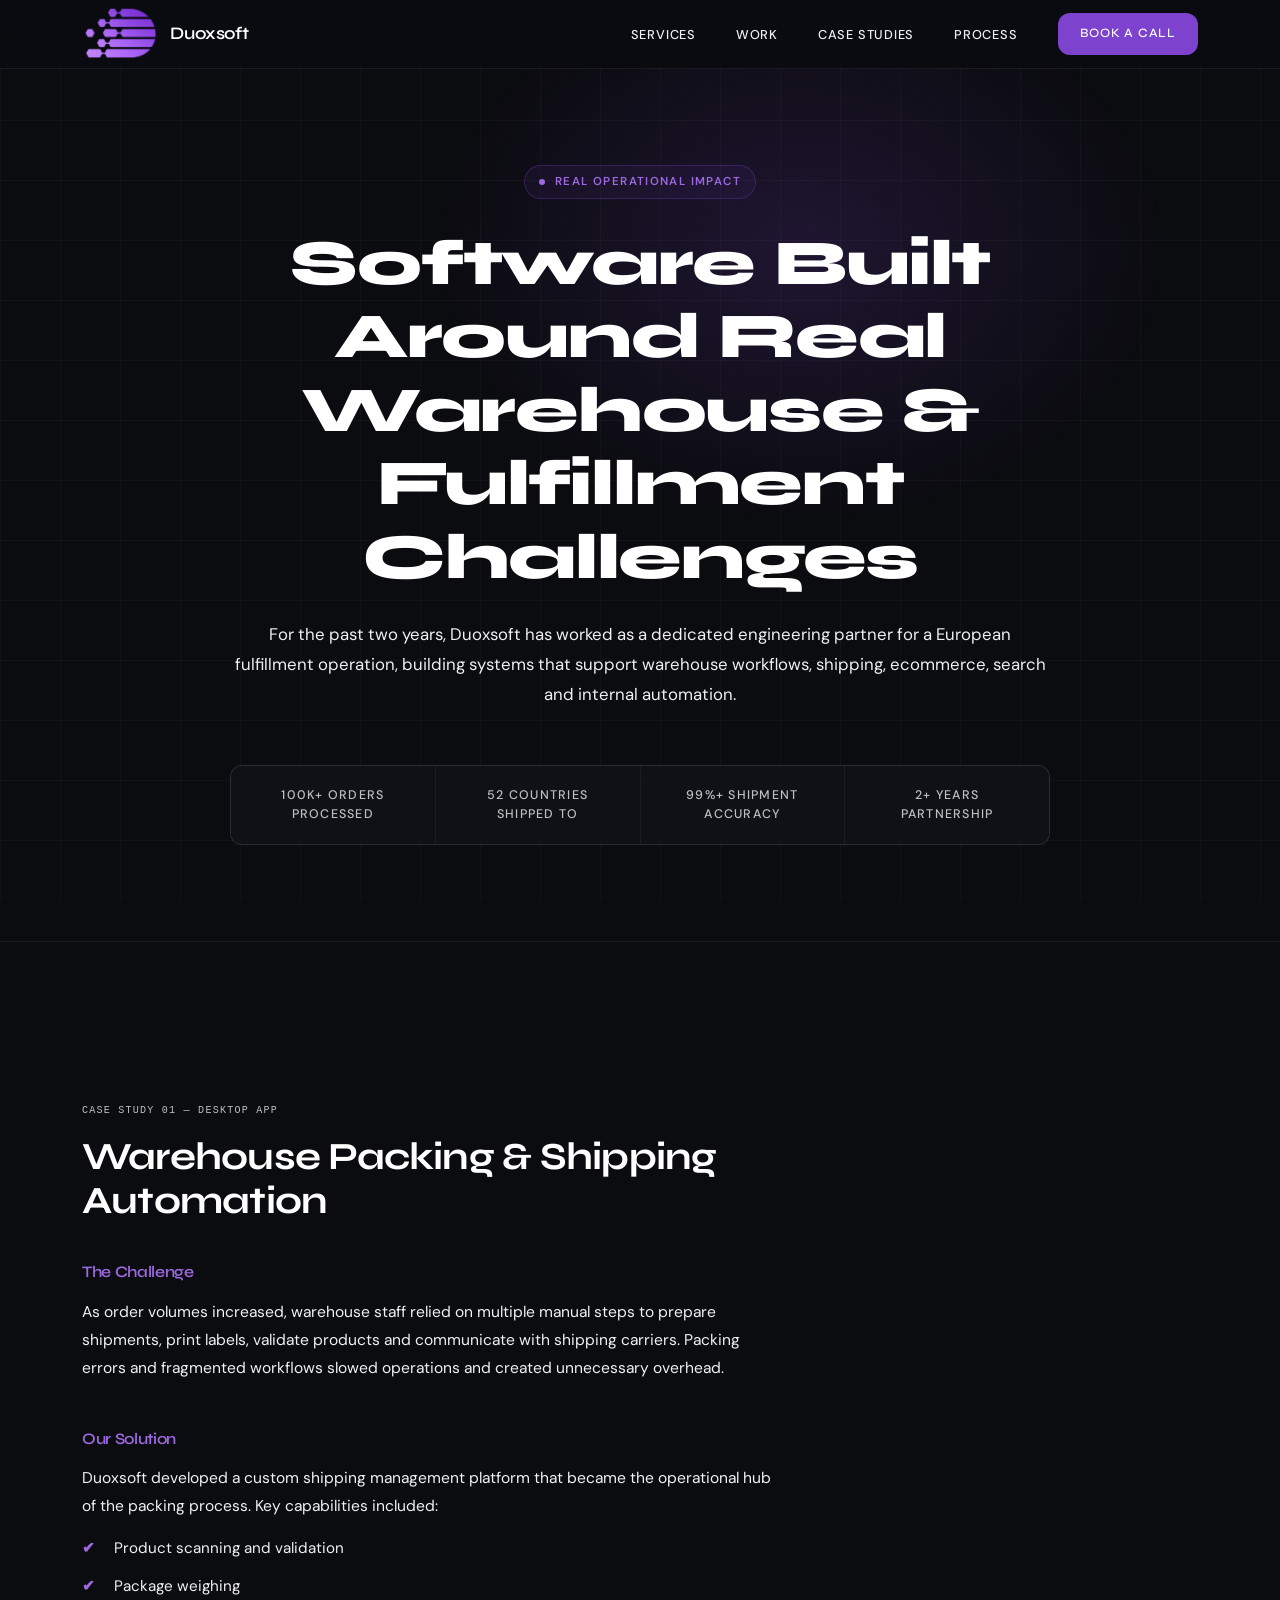
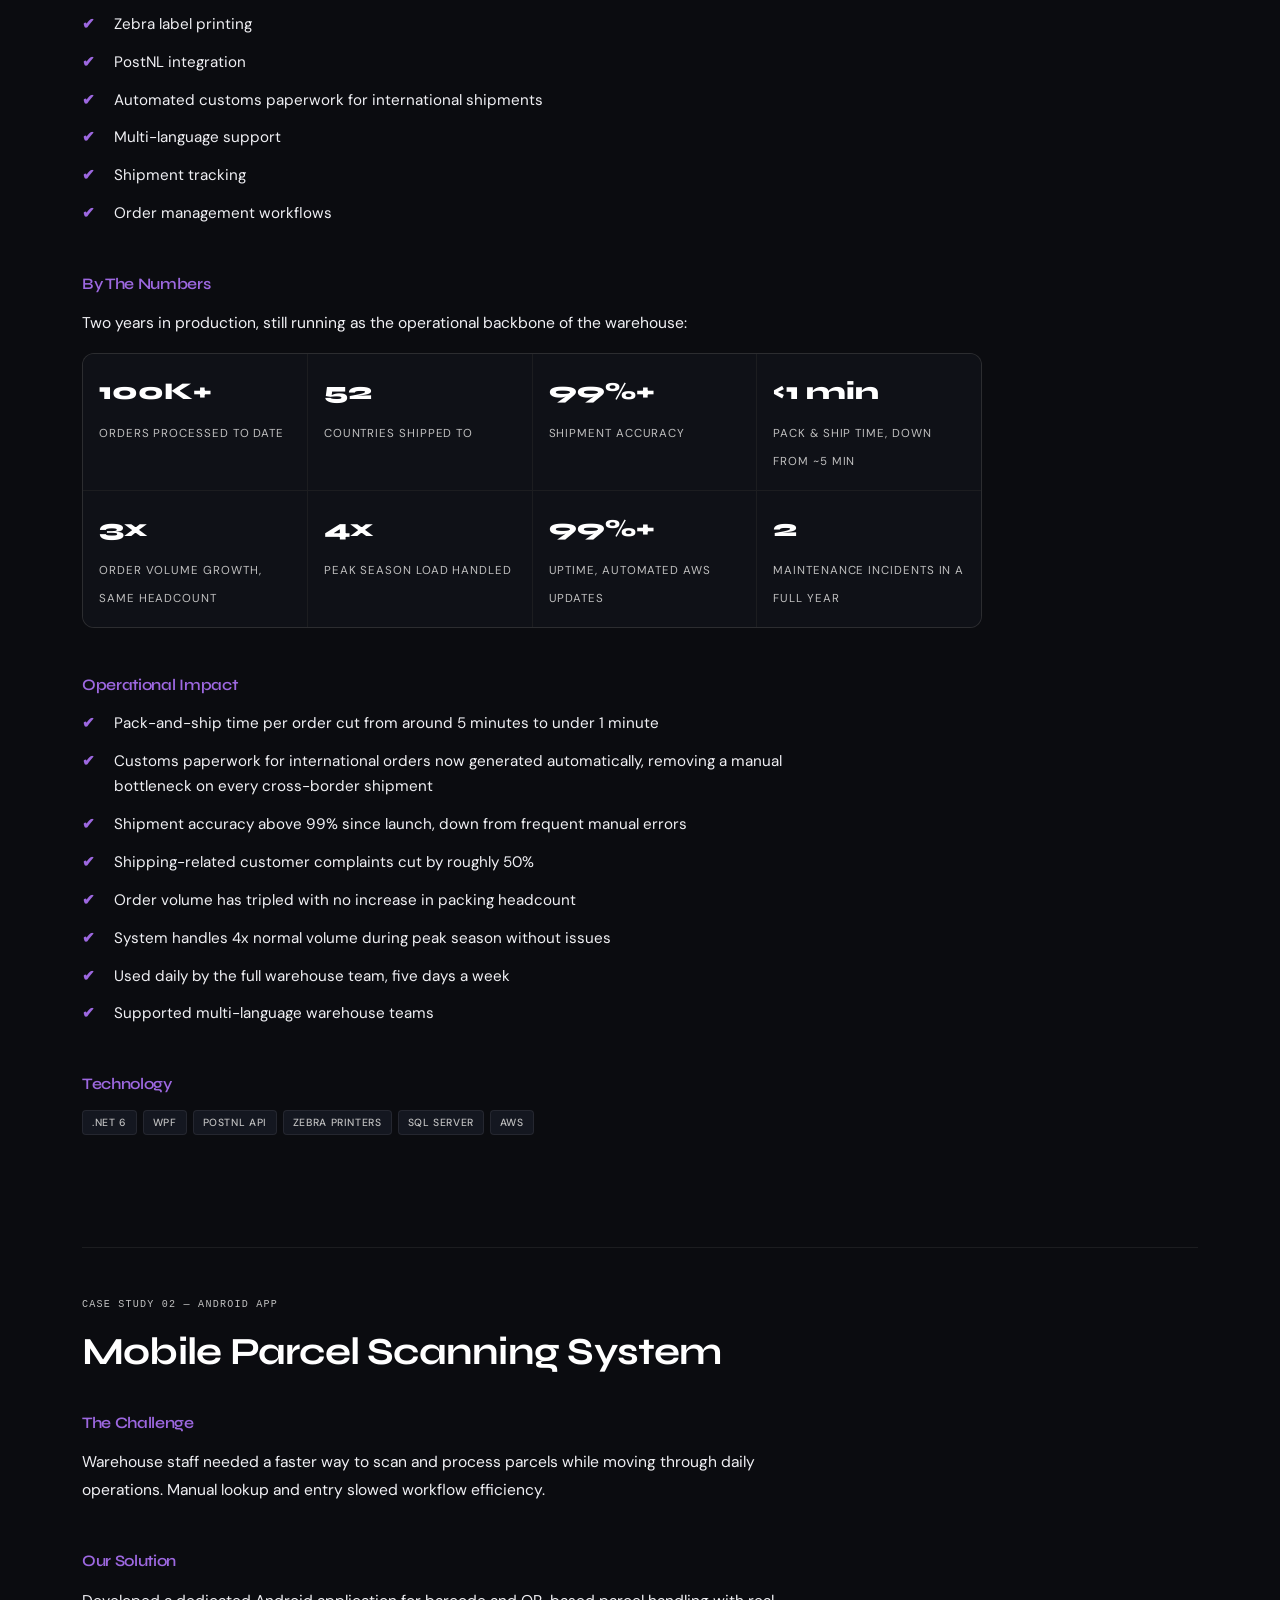
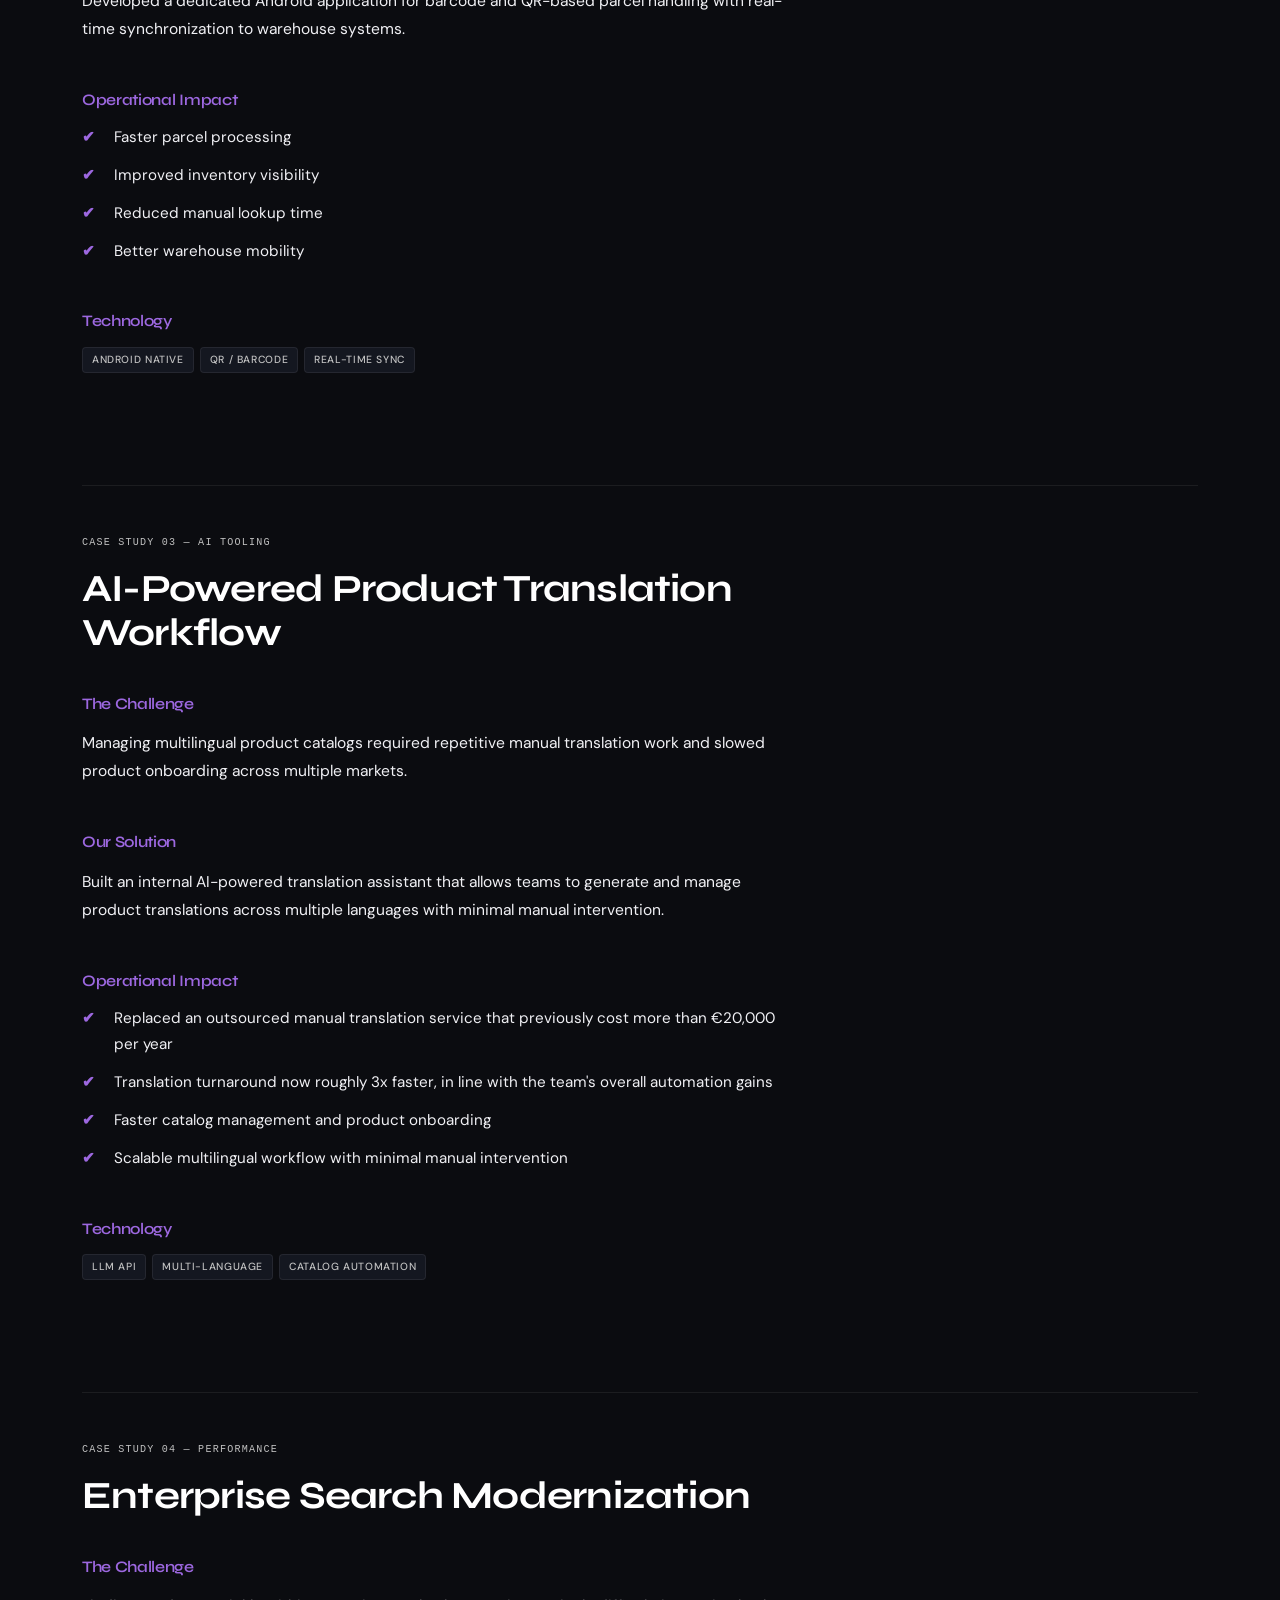
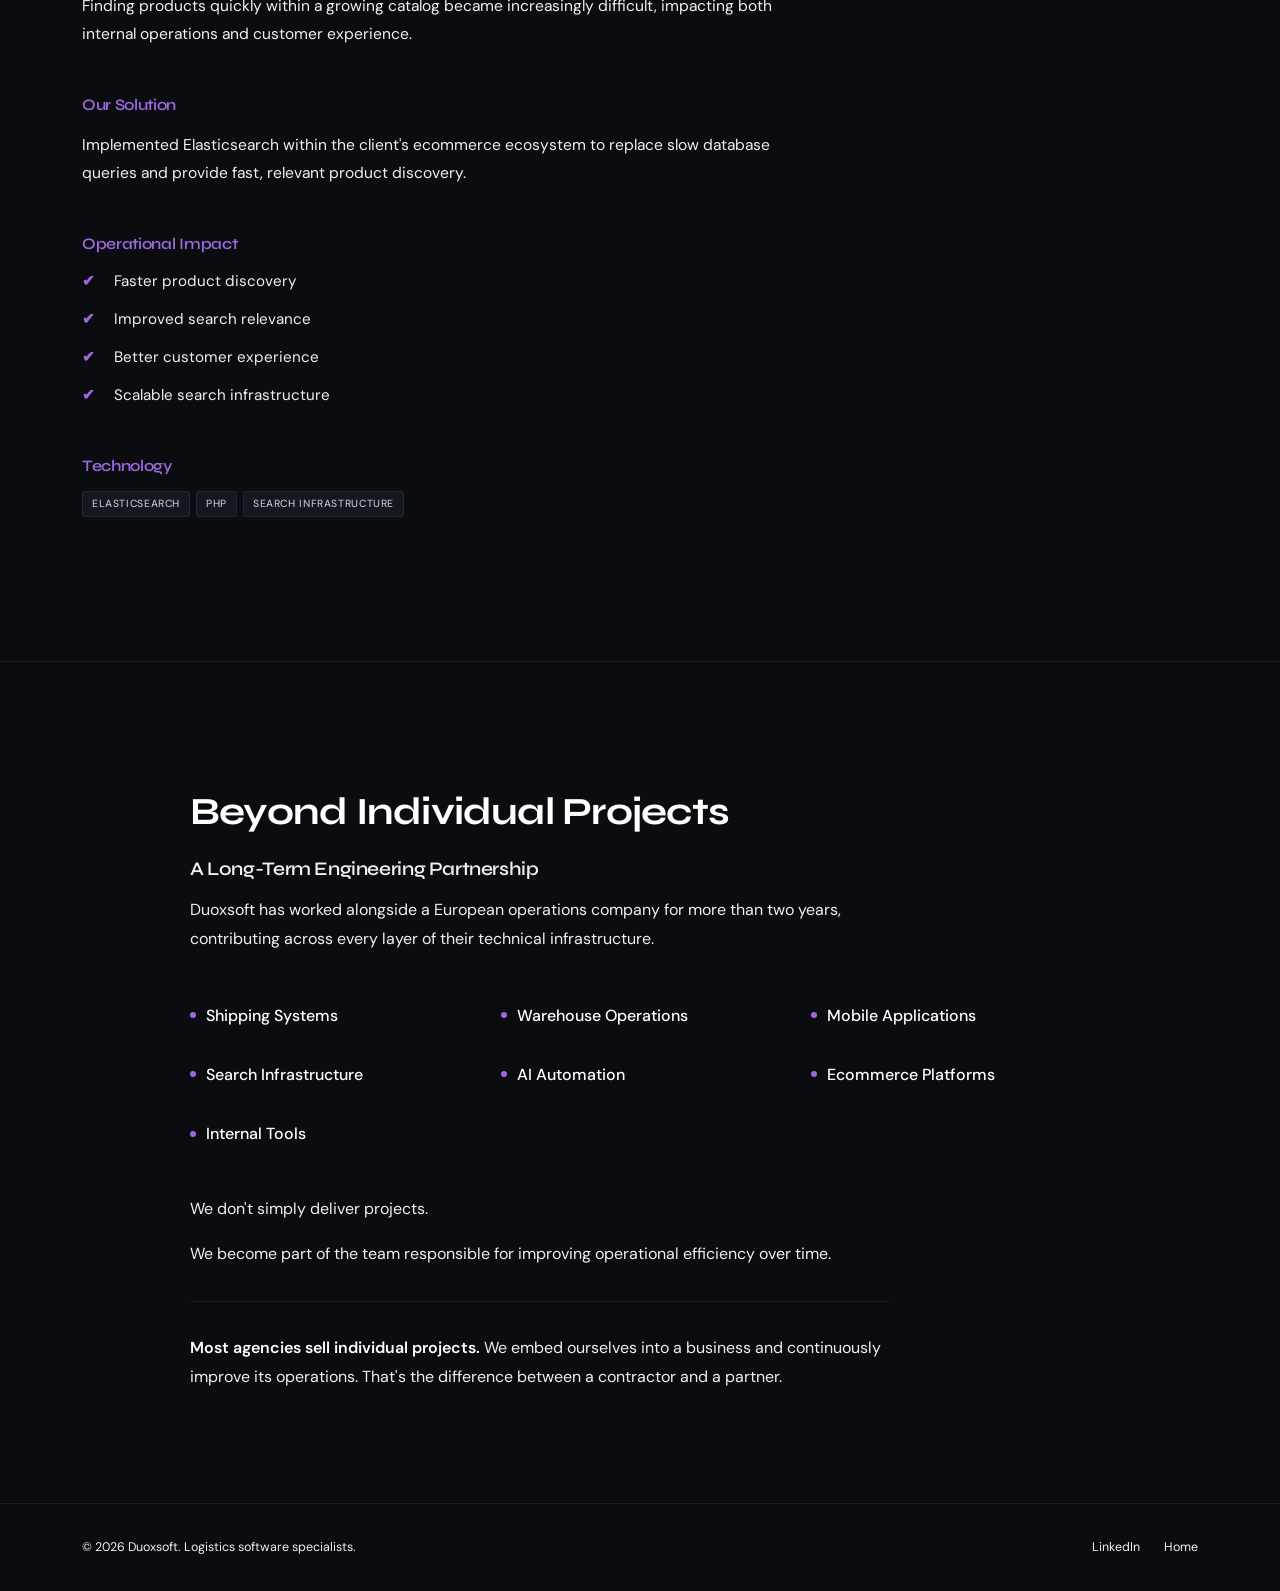
==== commit b0584ffc: "added stats" ====
--- a/case-studies.html
+++ b/case-studies.html
@@ -408,6 +408,41 @@
             max-width: 700px;
         }
 
+        /* STAT STRIP (numbers snapshot inside a case study) */
+        .stat-strip {
+            display: grid;
+            grid-template-columns: repeat(4, 1fr);
+            gap: 1px;
+            background: var(--border);
+            border: 1px solid var(--border);
+            border-radius: var(--radius);
+            overflow: hidden;
+            max-width: 900px;
+            margin-top: 0.5rem;
+        }
+
+        .stat-strip-item {
+            background: var(--bg-2);
+            padding: 1.1rem 1rem;
+        }
+
+        .stat-strip-num {
+            display: block;
+            font-family: 'Syne', sans-serif;
+            font-weight: 800;
+            font-size: 1.5rem;
+            color: var(--text);
+            margin-bottom: 0.35rem;
+        }
+
+        .stat-strip-label {
+            font-size: 0.72rem;
+            text-transform: uppercase;
+            letter-spacing: 0.08em;
+            color: var(--muted-2);
+            line-height: 1.5;
+        }
+
         /* PARTNERSHIP SECTION */
         .partnership-section {
             max-width: 900px;
@@ -519,6 +554,10 @@
             .partnership-list {
                 grid-template-columns: 1fr;
             }
+
+            .stat-strip {
+                grid-template-columns: repeat(2, 1fr);
+            }
         }
 
         @media(max-width:640px) {
@@ -540,6 +579,10 @@
 
             .case-studies-grid {
                 gap: 3rem;
+            }
+
+            .stat-strip {
+                grid-template-columns: 1fr;
             }
         }
     </style>
@@ -572,22 +615,21 @@
             <div class="hero-content fade-up">
                 <div class="hero-eyebrow"><span class="dot"></span>Real Operational Impact</div>
                 <h1>Software Built Around Real Warehouse &amp; Fulfillment Challenges</h1>
-                <p class="hero-desc">For the past three years, Duoxsoft has worked as a dedicated engineering partner
-                    for
+                <p class="hero-desc">For the past two years, Duoxsoft has worked as a dedicated engineering partner for
                     a European fulfillment operation, building systems that support warehouse workflows, shipping,
                     ecommerce, search and internal automation.</p>
                 <div class="hero-stats">
                     <div class="stat">
-                        <div class="stat-label">3+ Years<br>Partnership</div>
+                        <div class="stat-label">100K+ Orders<br>Processed</div>
                     </div>
                     <div class="stat">
-                        <div class="stat-label">8+ Production<br>Applications</div>
+                        <div class="stat-label">52 Countries<br>Shipped To</div>
                     </div>
                     <div class="stat">
-                        <div class="stat-label">Web • Mobile<br>Desktop</div>
+                        <div class="stat-label">99%+ Shipment<br>Accuracy</div>
                     </div>
                     <div class="stat">
-                        <div class="stat-label">AI • Search<br>Integrations</div>
+                        <div class="stat-label">2+ Years<br>Partnership</div>
                     </div>
                 </div>
             </div>
@@ -621,7 +663,8 @@
                             <li>Product scanning and validation</li>
                             <li>Package weighing</li>
                             <li>Zebra label printing</li>
-                            <li>Carriers integration (DPD, Spring, POSTNL, DHL)</li>
+                            <li>PostNL integration</li>
+                            <li>Automated customs paperwork for international shipments</li>
                             <li>Multi-language support</li>
                             <li>Shipment tracking</li>
                             <li>Order management workflows</li>
@@ -629,12 +672,56 @@
                     </div>
 
                     <div class="case-study-section">
+                        <h3>By The Numbers</h3>
+                        <p>Two years in production, still running as the operational backbone of the warehouse:</p>
+                        <div class="stat-strip">
+                            <div class="stat-strip-item">
+                                <span class="stat-strip-num">100K+</span>
+                                <span class="stat-strip-label">Orders Processed To Date</span>
+                            </div>
+                            <div class="stat-strip-item">
+                                <span class="stat-strip-num">52</span>
+                                <span class="stat-strip-label">Countries Shipped To</span>
+                            </div>
+                            <div class="stat-strip-item">
+                                <span class="stat-strip-num">99%+</span>
+                                <span class="stat-strip-label">Shipment Accuracy</span>
+                            </div>
+                            <div class="stat-strip-item">
+                                <span class="stat-strip-num">&lt;1 min</span>
+                                <span class="stat-strip-label">Pack &amp; Ship Time, Down From ~5 Min</span>
+                            </div>
+                            <div class="stat-strip-item">
+                                <span class="stat-strip-num">3x</span>
+                                <span class="stat-strip-label">Order Volume Growth, Same Headcount</span>
+                            </div>
+                            <div class="stat-strip-item">
+                                <span class="stat-strip-num">4x</span>
+                                <span class="stat-strip-label">Peak Season Load Handled</span>
+                            </div>
+
+                            <div class="stat-strip-item">
+                                <span class="stat-strip-num">99%+</span>
+                                <span class="stat-strip-label">Uptime, Automated AWS Updates</span>
+                            </div>
+                            <div class="stat-strip-item">
+                                <span class="stat-strip-num">2</span>
+                                <span class="stat-strip-label">Maintenance Incidents In A Full Year</span>
+                            </div>
+                        </div>
+                    </div>
+
+                    <div class="case-study-section">
                         <h3>Operational Impact</h3>
                         <ul class="impact-list">
-                            <li>Reduced manual handling during shipment preparation</li>
-                            <li>Centralized warehouse packing workflows</li>
-                            <li>Improved shipment accuracy</li>
-                            <li>Eliminated repetitive data entry</li>
+                            <li>Pack-and-ship time per order cut from around 5 minutes to under 1 minute</li>
+                            <li>Customs paperwork for international orders now generated automatically, removing a
+                                manual bottleneck on every cross-border shipment</li>
+                            <li>Shipment accuracy above 99% since launch, down from frequent manual errors</li>
+                            <li>Shipping-related customer complaints cut by roughly 50%</li>
+                            <li>Order volume has tripled with no increase in packing headcount</li>
+                            <li>System handles 4x normal volume during peak season without issues</li>
+                            <li>Used daily by the full warehouse team, five days a week</li>
                             <li>Supported multi-language warehouse teams</li>
                         </ul>
                     </div>
@@ -647,6 +734,7 @@
                             <span class="tag">PostNL API</span>
                             <span class="tag">Zebra Printers</span>
                             <span class="tag">SQL Server</span>
+                            <span class="tag">AWS</span>
                         </div>
                     </div>
                 </div>
@@ -708,10 +796,12 @@
                     <div class="case-study-section">
                         <h3>Operational Impact</h3>
                         <ul class="impact-list">
-                            <li>Reduced translation workload</li>
-                            <li>Lower operational costs</li>
-                            <li>Faster catalog management</li>
-                            <li>Scalable multilingual workflow</li>
+                            <li>Replaced an outsourced manual translation service that previously cost more than
+                                €20,000 per year</li>
+                            <li>Translation turnaround now roughly 3x faster, in line with the team's overall
+                                automation gains</li>
+                            <li>Faster catalog management and product onboarding</li>
+                            <li>Scalable multilingual workflow with minimal manual intervention</li>
                         </ul>
                     </div>
 
